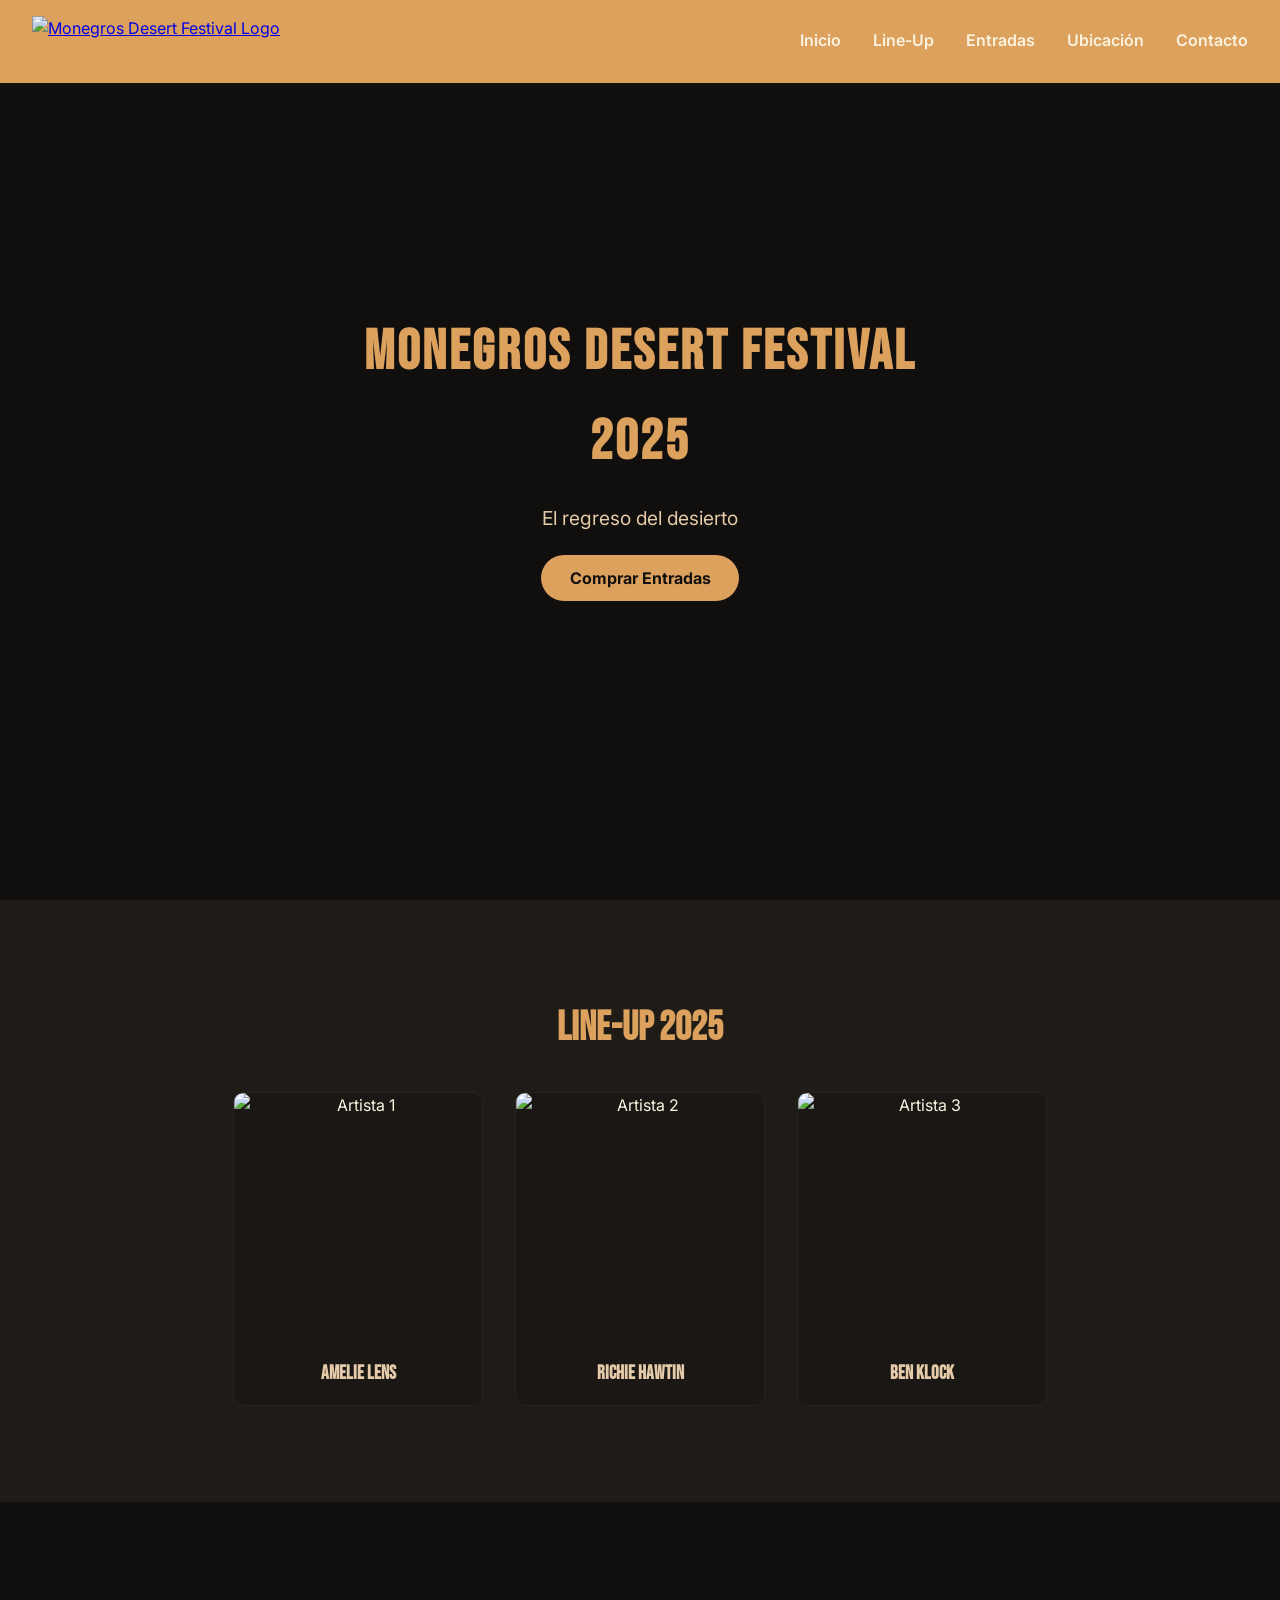
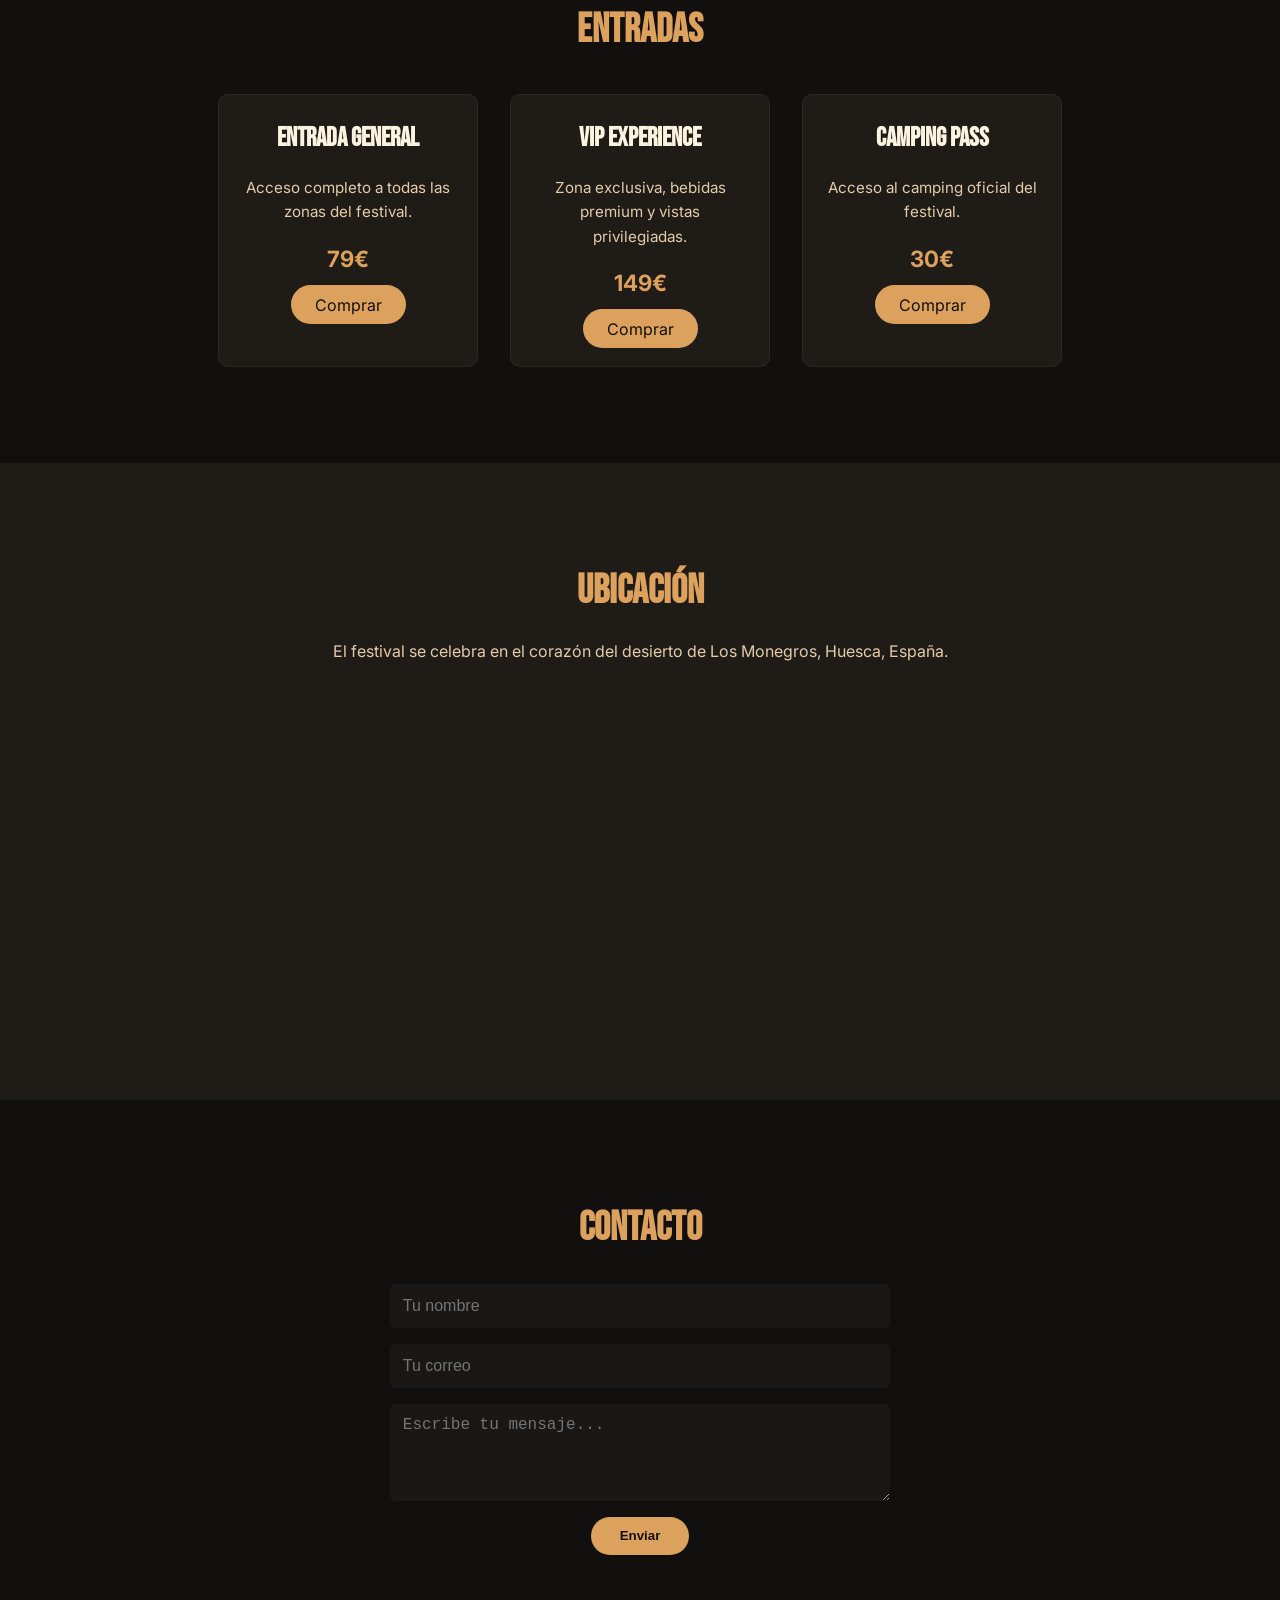
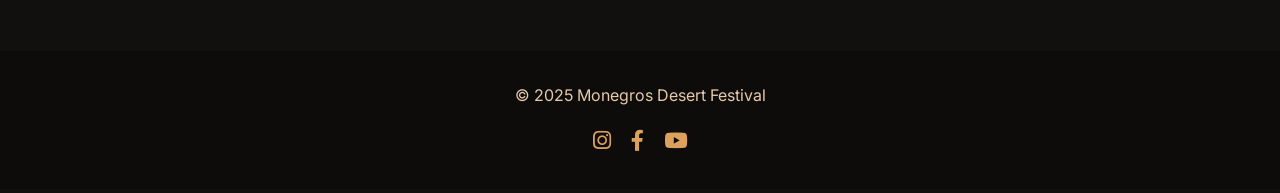
==== index.html @ 2a0e0bab "menu estructura" ====
<!DOCTYPE html>
<html lang="es">
  <head>
    <meta charset="UTF-8" />
    <meta name="viewport" content="width=device-width, initial-scale=1.0" />
    <title>Monegros Desert Festival 2025</title>

    <!-- Tipografías Google Fonts -->
    <link
      href="https://fonts.googleapis.com/css2?family=Bebas+Neue&family=Inter:wght@300;400;600&display=swap"
      rel="stylesheet"
    />

    <!-- Iconos (para menú hamburguesa y redes sociales) -->
    <link
      rel="stylesheet"
      href="https://use.fontawesome.com/releases/v5.8.1/css/all.css"
    />

    <!-- Enlace a tu hoja de estilos -->
    <link rel="stylesheet" href="css/style.css" />
  </head>

  <body>
    <!-- HEADER / MENÚ -->
    <header>
      <nav class="nav-bar">
        <div class="logo">
          <a href="#inicio">
            <img src="img/logo.png" alt="Monegros Desert Festival Logo"
          /></a>
        </div>

        <ul class="menu">
          <li><a href="#inicio">Inicio</a></li>
          <li><a href="#lineup">Line-Up</a></li>
          <li><a href="#entradas">Entradas</a></li>
          <li><a href="#ubicacion">Ubicación</a></li>
          <li><a href="#contacto">Contacto</a></li>
        </ul>

        <!-- Icono menú móvil -->
        <div class="burger">
          <i class="fas fa-bars"></i>
        </div>
      </nav>
    </header>

    <!-- HERO / VIDEO DE PORTADA -->
    <section id="inicio" class="hero">
      <video autoplay muted loop playsinline class="video-bg">
        <source src="img/monegros.mp4" type="video/mp4" />
        Tu navegador no soporta video HTML5.
      </video>

      <div class="overlay"></div>

      <div class="hero-content">
        <h1>Monegros Desert Festival 2025</h1>
        <p>El regreso del desierto</p>
        <a href="#entradas" class="btn-hero">Comprar Entradas</a>
      </div>
    </section>

    <!-- LINE-UP / ARTISTAS -->
    <section id="lineup" class="lineup">
      <h2>Line-Up 2025</h2>
      <div class="artists">
        <article class="artist-card">
          <img src="img/artist1.jpg" alt="Artista 1" />
          <h3>Amelie Lens</h3>
        </article>
        <article class="artist-card">
          <img src="img/artist2.jpg" alt="Artista 2" />
          <h3>Richie Hawtin</h3>
        </article>
        <article class="artist-card">
          <img src="img/artist3.jpg" alt="Artista 3" />
          <h3>Ben Klock</h3>
        </article>
      </div>
    </section>

    <!-- ENTRADAS -->
    <section id="entradas" class="entradas">
      <h2>Entradas</h2>
      <div class="tickets">
        <div class="ticket-card">
          <h3>Entrada General</h3>
          <p>Acceso completo a todas las zonas del festival.</p>
          <span class="price">79€</span>
          <a href="entradas.html" class="btn-comprar">Comprar</a>
        </div>

        <div class="ticket-card">
          <h3>VIP Experience</h3>
          <p>Zona exclusiva, bebidas premium y vistas privilegiadas.</p>
          <span class="price">149€</span>
          <a href="entradas.html" class="btn-comprar">Comprar</a>
        </div>

        <div class="ticket-card">
          <h3>Camping Pass</h3>
          <p>Acceso al camping oficial del festival.</p>
          <span class="price">30€</span>
          <a href="entradas.html" class="btn-comprar">Comprar</a>
        </div>
      </div>
    </section>

    <!-- UBICACIÓN -->
    <section id="ubicacion" class="ubicacion">
      <h2>Ubicación</h2>
      <p>
        El festival se celebra en el corazón del desierto de Los Monegros,
        Huesca, España.
      </p>
      <iframe
        src="https://www.google.com/maps/embed?pb=!1m18!1m12!1m3!1d2987.199087565916!2d0.12275937514634097!3d41.52162798765926!2m3!1f0!2f0!3f0!3m2!1i1024!2i768!4f13.1!3m3!1m2!1s0x12a75d007a418f31%3A0x506844e9112814d3!2sMonegros%20Desert%20Festival!5e0!3m2!1ses!2ses!4v1762355616323!5m2!1ses!2ses"
        width="100%"
        height="300"
        style="border: 0"
        allowfullscreen=""
        loading="lazy"
      ></iframe>
    </section>

    <!-- CONTACTO -->
    <section id="contacto" class="contacto">
      <h2>Contacto</h2>
      <form id="form-contacto">
        <input
          type="text"
          id="nombre"
          name="nombre"
          placeholder="Tu nombre"
          required
        />
        <input
          type="email"
          id="email"
          name="email"
          placeholder="Tu correo"
          required
        />
        <textarea
          id="mensaje"
          name="mensaje"
          rows="4"
          placeholder="Escribe tu mensaje..."
          required
        ></textarea>
        <button type="submit" class="btn-enviar">Enviar</button>
      </form>
    </section>

    <!-- FOOTER -->
    <footer>
      <p>&copy; 2025 Monegros Desert Festival</p>
      <div class="socials">
        <a
          href="https://www.instagram.com/monegrosfestival/"
          target="_blank"
          aria-label="Instagram oficial"
          ><i class="fab fa-instagram"></i
        ></a>
        <a
          href="https://www.facebook.com/MONEGROSDESERTFESTIVAL/?locale=es_ES"
          target="_blank"
          aria-label="Facebook oficial"
          ><i class="fab fa-facebook-f"></i
        ></a>
        <a
          href="https://www.youtube.com/@MonegrosOfficial"
          target="_blank"
          aria-label="Youtube oficial"
          ><i class="fab fa-youtube"></i
        ></a>
      </div>
    </footer>

    <!-- JS -->
    <script src="js/script.js"></script>
  </body>
</html>
---- css/style.css ----
/* -----------------------------
   VARIABLES DE COLOR Y FUENTES
--------------------------------*/
:root {
  --color-bg: #12100e;
  --color-bg-alt: #1f1c17;
  --color-accent: #dda15e;
  --color-accent-dark: #bc6c25;
  --color-text: #faf3e0;
  --color-text-soft: #e5cba9;
  --transition: all 0.3s ease;
  --font-title: "Bebas Neue", sans-serif;
  --font-body: "Inter", sans-serif;
}

/* -----------------------------
   RESETEO BÁSICO
--------------------------------*/
* {
  margin: 0;
  padding: 0;
  box-sizing: border-box;
  scroll-behavior: smooth;
}

body {
  background-color: var(--color-bg);
  color: var(--color-text);
  font-family: var(--font-body);
  line-height: 1.6;
  overflow-x: hidden;
}

/* Imágenes y vídeos */
img,
video {
  width: 100%;
  height: auto;
  display: block;
}

/* -----------------------------
   NAVEGACIÓN
--------------------------------*/
header {
  position: fixed;
  width: 100%;
  top: 0;
  left: 0;
  background: rgba(221, 161, 94);
  z-index: 100;
  border-bottom: 1px solid rgba(221, 161, 94, 0.3);
  backdrop-filter: blur(6px);
}

.nav-bar {
  display: flex;
  justify-content: space-between;
  align-items: center;
  padding: 1rem 2rem;
}

.logo {
  display: flex;
  align-items: center;
}

.logo img {
  height: 50px;
  width: auto;
  transition: var(--transition);
  filter: brightness(0.95);
}

/* Menú principal */
.menu {
  list-style: none;
  display: flex;
  gap: 2rem;
}

.menu li a {
  text-decoration: none;
  color: var(--color-text);
  font-weight: 600;
  transition: var(--transition);
}

.menu li a:hover {
  color: var(--color-accent);
}

/* Burger (solo visible en móvil) */
.burger {
  display: none;
  font-size: 1.8rem;
  color: var(--color-text);
  cursor: pointer;
}

/* -----------------------------
   HERO CON VÍDEO DE FONDO
--------------------------------*/
.hero {
  position: relative;
  height: 100vh;
  width: 100%;
  overflow: hidden;
  display: flex;
  align-items: center;
  justify-content: center;
  text-align: center;
}

.video-bg {
  position: absolute;
  top: 0;
  left: 0;
  width: 100%;
  height: 100%;
  object-fit: cover;
  z-index: -2;
}

.overlay {
  position: absolute;
  top: 0;
  left: 0;
  width: 100%;
  height: 100%;
  background: rgba(18, 16, 14, 0.6);
  z-index: -1;
}

.hero-content {
  color: var(--color-text);
  max-width: 700px;
  padding: 2rem;
  animation: fadeIn 1.5s ease;
}

.hero-content h1 {
  font-family: var(--font-title);
  font-size: 3.5rem;
  letter-spacing: 3px;
  color: var(--color-accent);
}

.hero-content p {
  font-size: 1.2rem;
  color: var(--color-text-soft);
  margin: 1rem 0 2rem 0;
}

.btn-hero {
  text-decoration: none;
  background: var(--color-accent);
  color: var(--color-bg);
  padding: 0.8rem 1.8rem;
  border-radius: 2rem;
  font-weight: 700;
  transition: var(--transition);
}

.btn-hero:hover {
  background: var(--color-accent-dark);
  color: var(--color-text);
}

/* Animación suave */
@keyframes fadeIn {
  from {
    opacity: 0;
    transform: translateY(20px);
  }
  to {
    opacity: 1;
    transform: translateY(0);
  }
}

/* -----------------------------
   SECCIÓN LINE-UP
--------------------------------*/
.lineup {
  padding: 6rem 2rem;
  background-color: var(--color-bg-alt);
  text-align: center;
}

.lineup h2 {
  font-family: var(--font-title);
  font-size: 2.5rem;
  color: var(--color-accent);
  margin-bottom: 2rem;
}

.artists {
  display: flex;
  flex-wrap: wrap;
  justify-content: center;
  gap: 2rem;
}

.artist-card {
  width: 250px;
  background: #1a1714;
  border: 1px solid rgba(255, 255, 255, 0.05);
  border-radius: 10px;
  overflow: hidden;
  transition: var(--transition);
}

.artist-card img {
  height: 250px;
  object-fit: cover;
}

.artist-card h3 {
  padding: 1rem;
  font-family: var(--font-title);
  color: var(--color-text-soft);
}

.artist-card:hover {
  transform: scale(1.05);
  border-color: var(--color-accent);
}

/* -----------------------------
   SECCIÓN ENTRADAS
--------------------------------*/
.entradas {
  padding: 6rem 2rem;
  text-align: center;
}

.entradas h2 {
  font-family: var(--font-title);
  font-size: 2.5rem;
  color: var(--color-accent);
  margin-bottom: 2rem;
}

.tickets {
  display: flex;
  flex-wrap: wrap;
  justify-content: center;
  gap: 2rem;
}

.ticket-card {
  background: var(--color-bg-alt);
  border: 1px solid rgba(255, 255, 255, 0.05);
  border-radius: 10px;
  width: 260px;
  padding: 1.5rem;
  transition: var(--transition);
}

.ticket-card h3 {
  color: var(--color-text);
  font-family: var(--font-title);
  font-size: 1.6rem;
}

.ticket-card p {
  color: var(--color-text-soft);
  margin: 1rem 0;
  font-size: 0.95rem;
}

.price {
  display: block;
  color: var(--color-accent);
  font-size: 1.4rem;
  margin-bottom: 1rem;
  font-weight: 700;
}

.btn-comprar {
  text-decoration: none;
  background: var(--color-accent);
  color: var(--color-bg);
  padding: 0.6rem 1.5rem;
  border-radius: 1.5rem;
  transition: var(--transition);
}

.btn-comprar:hover {
  background: var(--color-accent-dark);
  color: var(--color-text);
}

/* -----------------------------
   SECCIÓN UBICACIÓN
--------------------------------*/
.ubicacion {
  padding: 6rem 2rem;
  background-color: var(--color-bg-alt);
  text-align: center;
}

.ubicacion h2 {
  font-family: var(--font-title);
  color: var(--color-accent);
  font-size: 2.5rem;
  margin-bottom: 1rem;
}

.ubicacion p {
  color: var(--color-text-soft);
  margin-bottom: 2rem;
}

/* -----------------------------
   SECCIÓN CONTACTO
--------------------------------*/
.contacto {
  padding: 6rem 2rem;
  text-align: center;
}

.contacto h2 {
  font-family: var(--font-title);
  color: var(--color-accent);
  font-size: 2.5rem;
  margin-bottom: 1.5rem;
}

form {
  display: flex;
  flex-direction: column;
  align-items: center;
  gap: 1rem;
  max-width: 500px;
  margin: auto;
}

input,
textarea {
  width: 100%;
  padding: 0.8rem;
  border: none;
  border-radius: 5px;
  background: #1a1714;
  color: var(--color-text);
  font-size: 1rem;
}

.btn-enviar {
  background: var(--color-accent);
  color: var(--color-bg);
  padding: 0.7rem 1.8rem;
  border: none;
  border-radius: 2rem;
  cursor: pointer;
  font-weight: 700;
  transition: var(--transition);
}

.btn-enviar:hover {
  background: var(--color-accent-dark);
  color: var(--color-text);
}

/* -----------------------------
   FOOTER
--------------------------------*/
footer {
  background: #0d0c0a;
  text-align: center;
  padding: 2rem 1rem;
  color: var(--color-text-soft);
}

.socials {
  margin-top: 1rem;
}

.socials a {
  color: var(--color-accent);
  margin: 0 0.5rem;
  font-size: 1.3rem;
  transition: var(--transition);
}

.socials a:hover {
  color: var(--color-accent-dark);
}

/* -----------------------------
   MEDIA QUERIES
--------------------------------*/
@media (max-width: 768px) {
  .menu {
    display: none;
    flex-direction: column;
    background: var(--color-bg);
    position: absolute;
    top: 70px;
    right: 0;
    width: 60%;
    text-align: right;
    padding: 2rem;
  }

  .menu.menu-show {
    display: flex;
  }

  .burger {
    display: block;
  }

  .artists,
  .tickets {
    flex-direction: column;
    align-items: center;
  }

  .hero-content h1 {
    font-size: 2.5rem;
  }
}
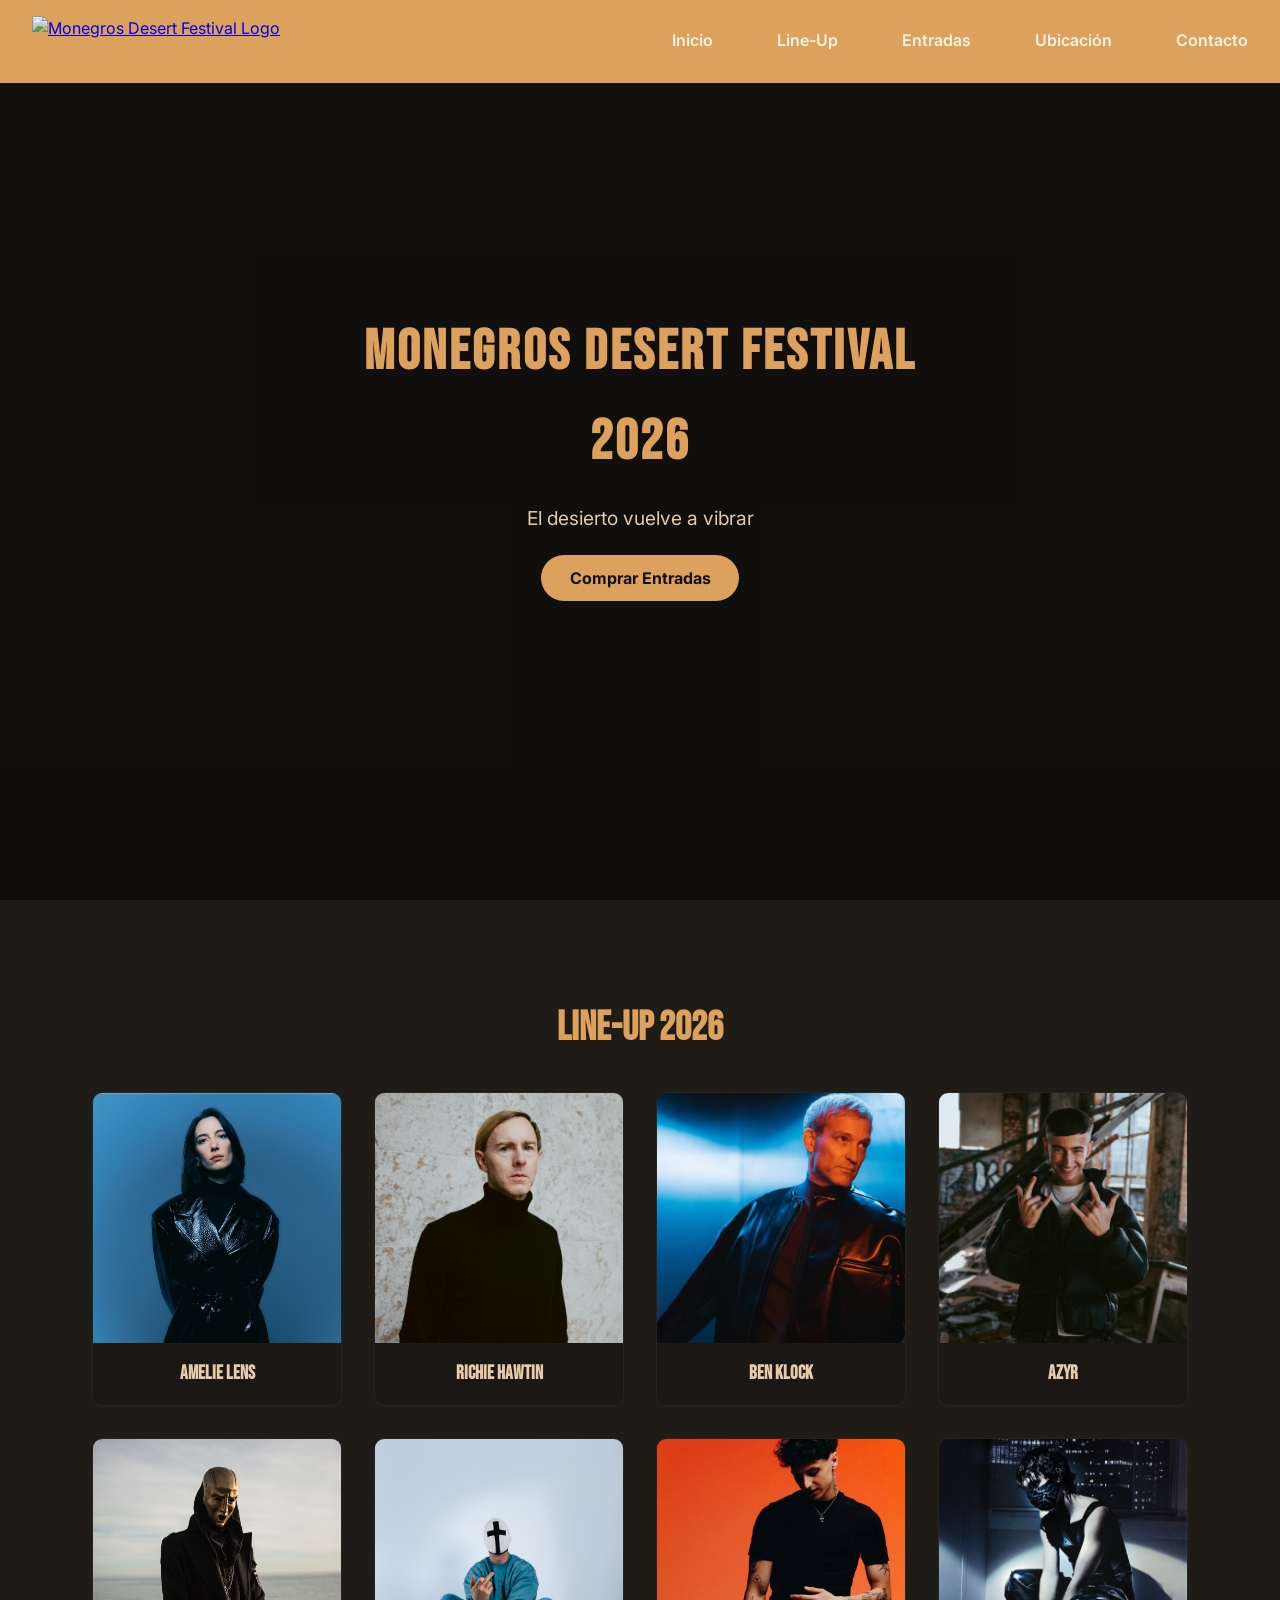
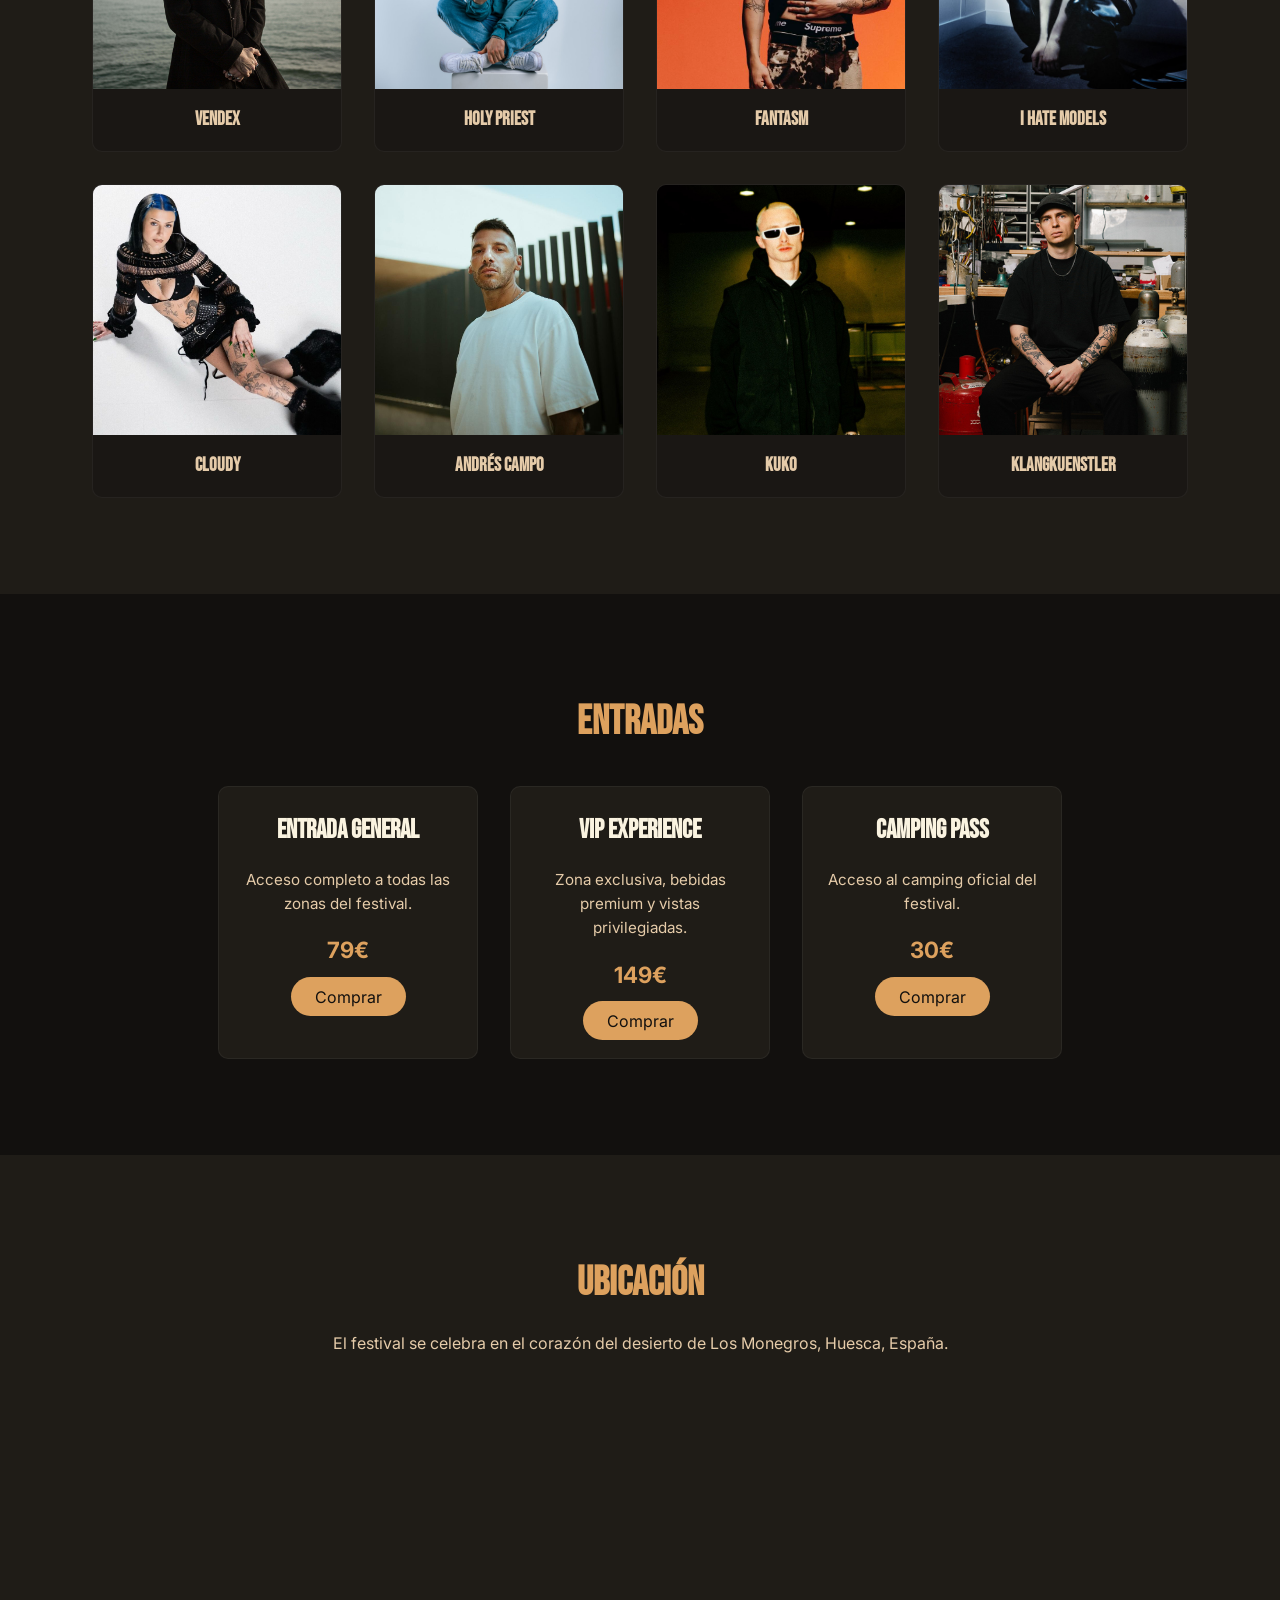
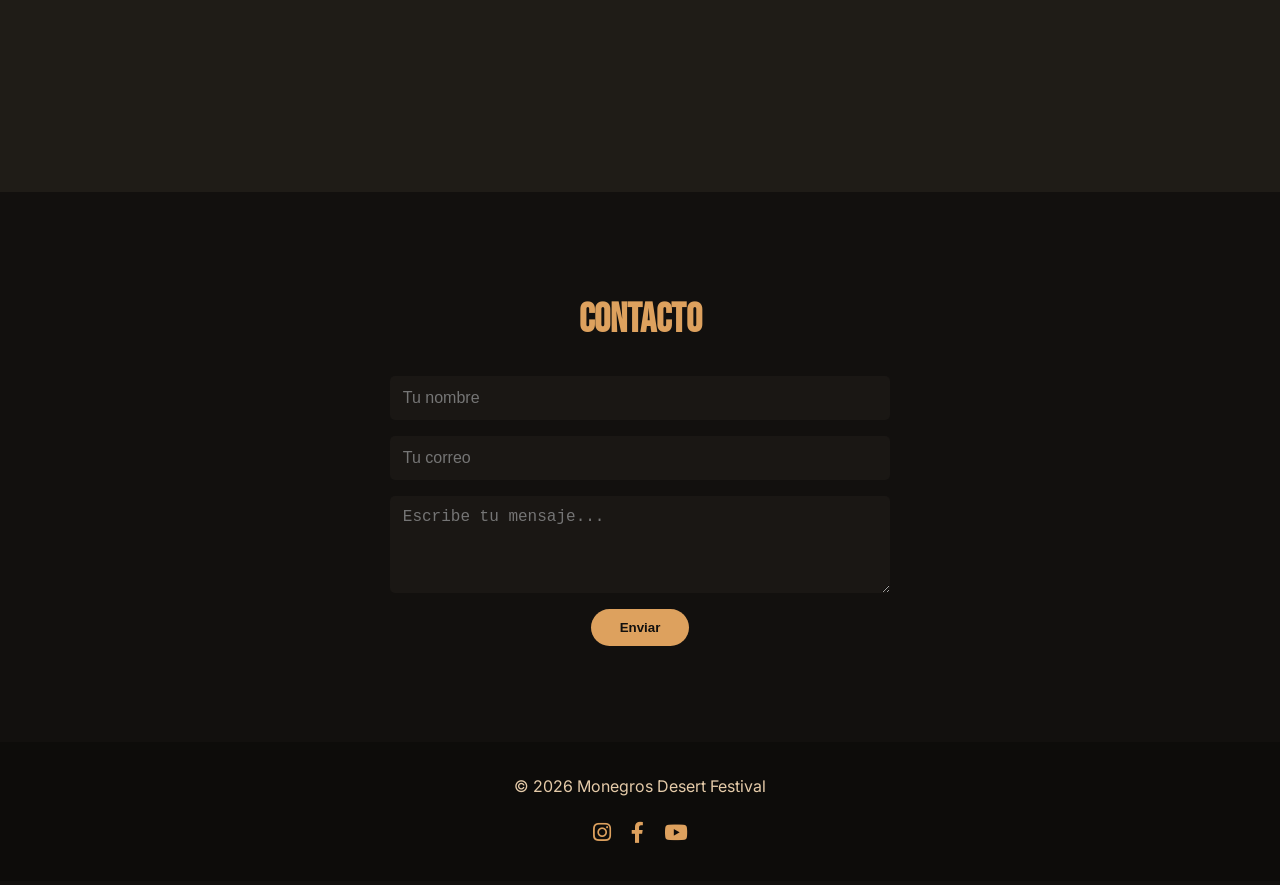
==== commit d32681b5: "line up" ====
--- a/index.html
+++ b/index.html
@@ -3,7 +3,7 @@
   <head>
     <meta charset="UTF-8" />
     <meta name="viewport" content="width=device-width, initial-scale=1.0" />
-    <title>Monegros Desert Festival 2025</title>
+    <title>Monegros Desert Festival 2026</title>
 
     <!-- Tipografías Google Fonts -->
     <link
@@ -56,27 +56,67 @@
       <div class="overlay"></div>
 
       <div class="hero-content">
-        <h1>Monegros Desert Festival 2025</h1>
-        <p>El regreso del desierto</p>
+        <h1>Monegros Desert Festival 2026</h1>
+        <p>El desierto vuelve a vibrar</p>
         <a href="#entradas" class="btn-hero">Comprar Entradas</a>
       </div>
     </section>
 
     <!-- LINE-UP / ARTISTAS -->
     <section id="lineup" class="lineup">
-      <h2>Line-Up 2025</h2>
+      <h2>Line-Up 2026</h2>
       <div class="artists">
         <article class="artist-card">
-          <img src="img/artist1.jpg" alt="Artista 1" />
+          <img src="img/amelie.jpg" alt="Artista 1" />
           <h3>Amelie Lens</h3>
         </article>
         <article class="artist-card">
-          <img src="img/artist2.jpg" alt="Artista 2" />
+          <img src="img/richie.jpg" alt="Artista 2" />
           <h3>Richie Hawtin</h3>
         </article>
         <article class="artist-card">
-          <img src="img/artist3.jpg" alt="Artista 3" />
+          <img src="img/ben.jpg" alt="Artista 3" />
           <h3>Ben Klock</h3>
+        </article>
+        <article class="artist-card">
+          <img src="img/azyr.jpg" alt="Artista 4" />
+          <h3>Azyr</h3>
+        </article>
+      </div>
+      <div class="artists">
+        <article class="artist-card">
+          <img src="img/vendex.jpg" alt="Artista 1" />
+          <h3>Vendex</h3>
+        </article>
+        <article class="artist-card">
+          <img src="img/holy.jpg" alt="Artista 2" />
+          <h3>Holy Priest</h3>
+        </article>
+        <article class="artist-card">
+          <img src="img/fantasm.jpg" alt="Artista 3" />
+          <h3>Fantasm</h3>
+        </article>
+        <article class="artist-card">
+          <img src="img/hate.jpg" alt="Artista 4" />
+          <h3>I Hate Models</h3>
+        </article>
+      </div>
+      <div class="artists">
+        <article class="artist-card">
+          <img src="img/cloudy.jpg" alt="Artista 1" />
+          <h3>Cloudy</h3>
+        </article>
+        <article class="artist-card">
+          <img src="img/andres.jpg" alt="Artista 2" />
+          <h3>Andrés campo</h3>
+        </article>
+        <article class="artist-card">
+          <img src="img/kuko.jpg" alt="Artista 3" />
+          <h3>Kuko</h3>
+        </article>
+        <article class="artist-card">
+          <img src="img/klang.jpg" alt="Artista 4" />
+          <h3>Klangkuenstler</h3>
         </article>
       </div>
     </section>
@@ -156,7 +196,7 @@
 
     <!-- FOOTER -->
     <footer>
-      <p>&copy; 2025 Monegros Desert Festival</p>
+      <p>&copy; 2026 Monegros Desert Festival</p>
       <div class="socials">
         <a
           href="https://www.instagram.com/monegrosfestival/"
--- a/css/style.css
+++ b/css/style.css
@@ -76,7 +76,8 @@
 .menu {
   list-style: none;
   display: flex;
-  gap: 2rem;
+  font-size: 1rem;
+  gap: 4rem;
 }
 
 .menu li a {
@@ -87,7 +88,7 @@
 }
 
 .menu li a:hover {
-  color: var(--color-accent);
+  color: var(--color-bg-alt);
 }
 
 /* Burger (solo visible en móvil) */
@@ -193,6 +194,10 @@
   font-size: 2.5rem;
   color: var(--color-accent);
   margin-bottom: 2rem;
+}
+
+.lineup .artists + .artists {
+  margin-top: 2rem;
 }
 
 .artists {
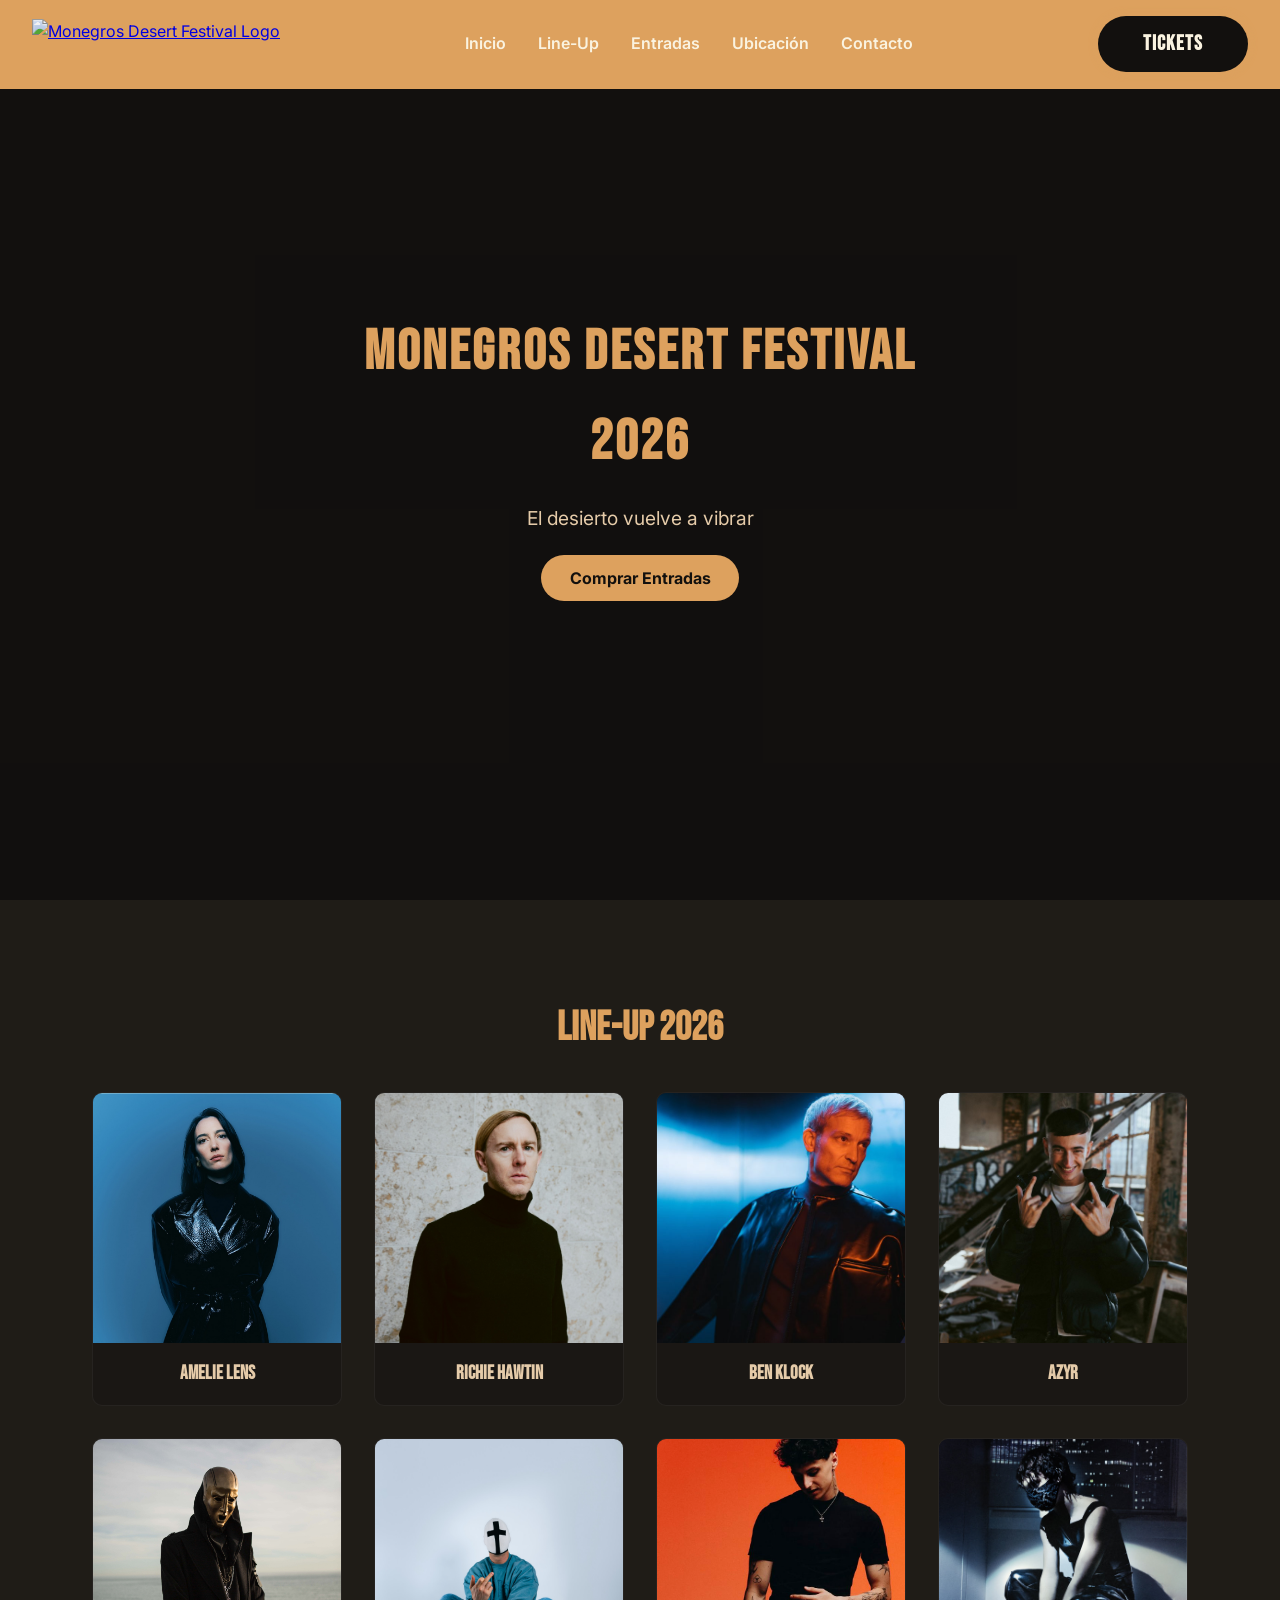
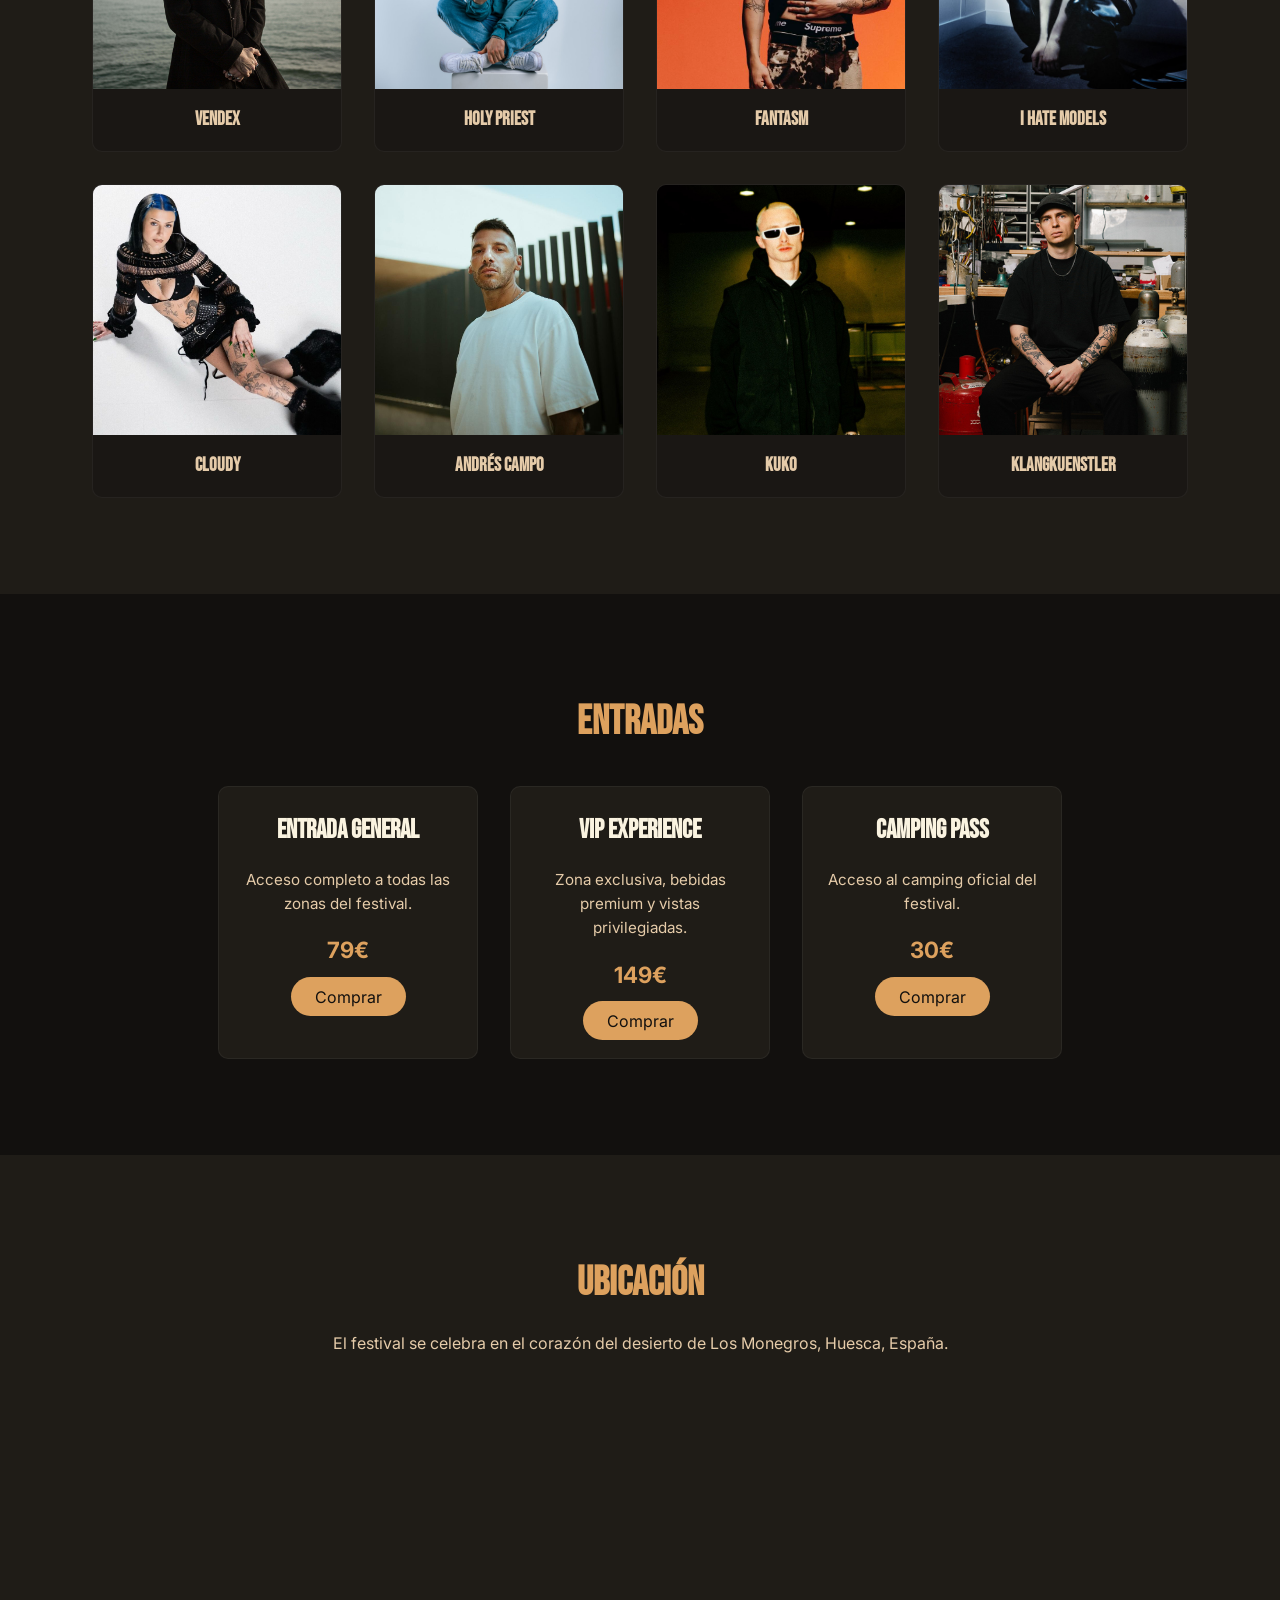
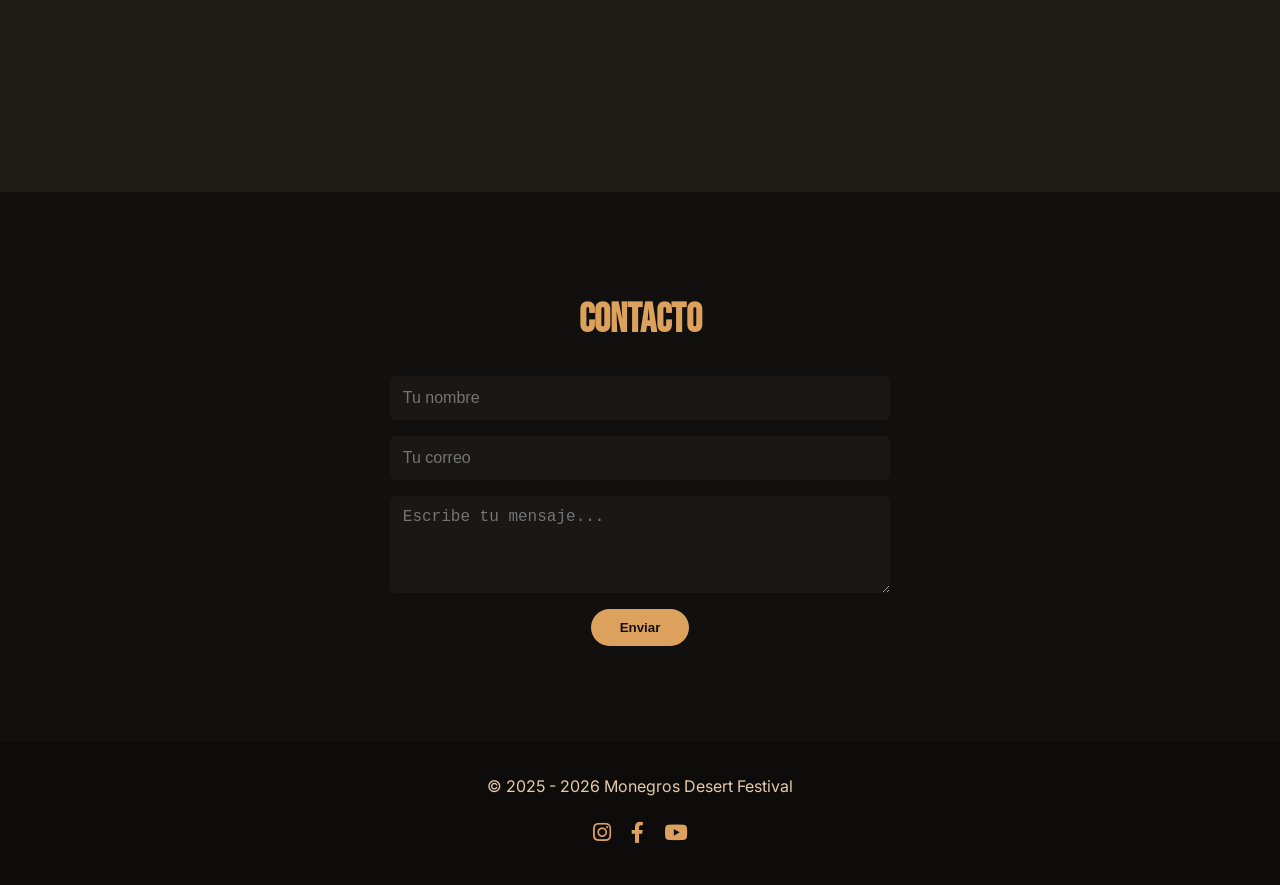
==== commit e3dfc6f3: "tickets" ====
--- a/index.html
+++ b/index.html
@@ -38,6 +38,10 @@
           <li><a href="#ubicacion">Ubicación</a></li>
           <li><a href="#contacto">Contacto</a></li>
         </ul>
+
+        <div class="header-btn">
+          <a href="#entradas" class="btn-tickets">Tickets</a>
+        </div>
 
         <!-- Icono menú móvil -->
         <div class="burger">
@@ -155,6 +159,7 @@
         El festival se celebra en el corazón del desierto de Los Monegros,
         Huesca, España.
       </p>
+
       <iframe
         src="https://www.google.com/maps/embed?pb=!1m18!1m12!1m3!1d2987.199087565916!2d0.12275937514634097!3d41.52162798765926!2m3!1f0!2f0!3f0!3m2!1i1024!2i768!4f13.1!3m3!1m2!1s0x12a75d007a418f31%3A0x506844e9112814d3!2sMonegros%20Desert%20Festival!5e0!3m2!1ses!2ses!4v1762355616323!5m2!1ses!2ses"
         width="100%"
@@ -196,7 +201,7 @@
 
     <!-- FOOTER -->
     <footer>
-      <p>&copy; 2026 Monegros Desert Festival</p>
+      <p>&copy; 2025 - 2026 Monegros Desert Festival</p>
       <div class="socials">
         <a
           href="https://www.instagram.com/monegrosfestival/"
--- a/css/style.css
+++ b/css/style.css
@@ -5,7 +5,7 @@
   --color-bg: #12100e;
   --color-bg-alt: #1f1c17;
   --color-accent: #dda15e;
-  --color-accent-dark: #bc6c25;
+  --color-accent-dark: #f87910;
   --color-text: #faf3e0;
   --color-text-soft: #e5cba9;
   --transition: all 0.3s ease;
@@ -58,6 +58,7 @@
   justify-content: space-between;
   align-items: center;
   padding: 1rem 2rem;
+  position: relative;
 }
 
 .logo {
@@ -77,7 +78,7 @@
   list-style: none;
   display: flex;
   font-size: 1rem;
-  gap: 4rem;
+  gap: 2rem;
 }
 
 .menu li a {
@@ -89,13 +90,38 @@
 
 .menu li a:hover {
   color: var(--color-bg-alt);
+}
+
+.header-btn {
+  display: flex;
+  align-items: center;
+}
+
+.btn-tickets {
+  text-decoration: none;
+  font-family: var(--font-title);
+  background: var(--color-bg);
+  color: var(--color-text);
+  padding: 0.7rem 2.8rem;
+  border-radius: 30px;
+  font-weight: 700;
+  font-size: 1.3rem;
+  letter-spacing: 1px;
+  transition: var(--transition);
+  box-shadow: 0 0 10px rgba(221, 161, 94, 0.4);
+}
+
+.btn-tickets:hover {
+  background: var(--color-accent-dark);
+  color: var(--color-text);
+  box-shadow: 0 0 15px rgba(221, 161, 94, 0.6);
 }
 
 /* Burger (solo visible en móvil) */
 .burger {
   display: none;
   font-size: 1.8rem;
-  color: var(--color-text);
+  color: var(--color-bg);
   cursor: pointer;
 }
 
@@ -166,6 +192,8 @@
 .btn-hero:hover {
   background: var(--color-accent-dark);
   color: var(--color-text);
+  transform: scale(1.08);
+  box-shadow: 0 0 15px rgba(221, 161, 94, 0.6);
 }
 
 /* Animación suave */
@@ -295,6 +323,7 @@
 .btn-comprar:hover {
   background: var(--color-accent-dark);
   color: var(--color-text);
+  box-shadow: 0 0 15px rgba(221, 161, 94, 0.6);
 }
 
 /* -----------------------------
@@ -367,6 +396,7 @@
 .btn-enviar:hover {
   background: var(--color-accent-dark);
   color: var(--color-text);
+  box-shadow: 0 0 15px rgba(221, 161, 94, 0.6);
 }
 
 /* -----------------------------
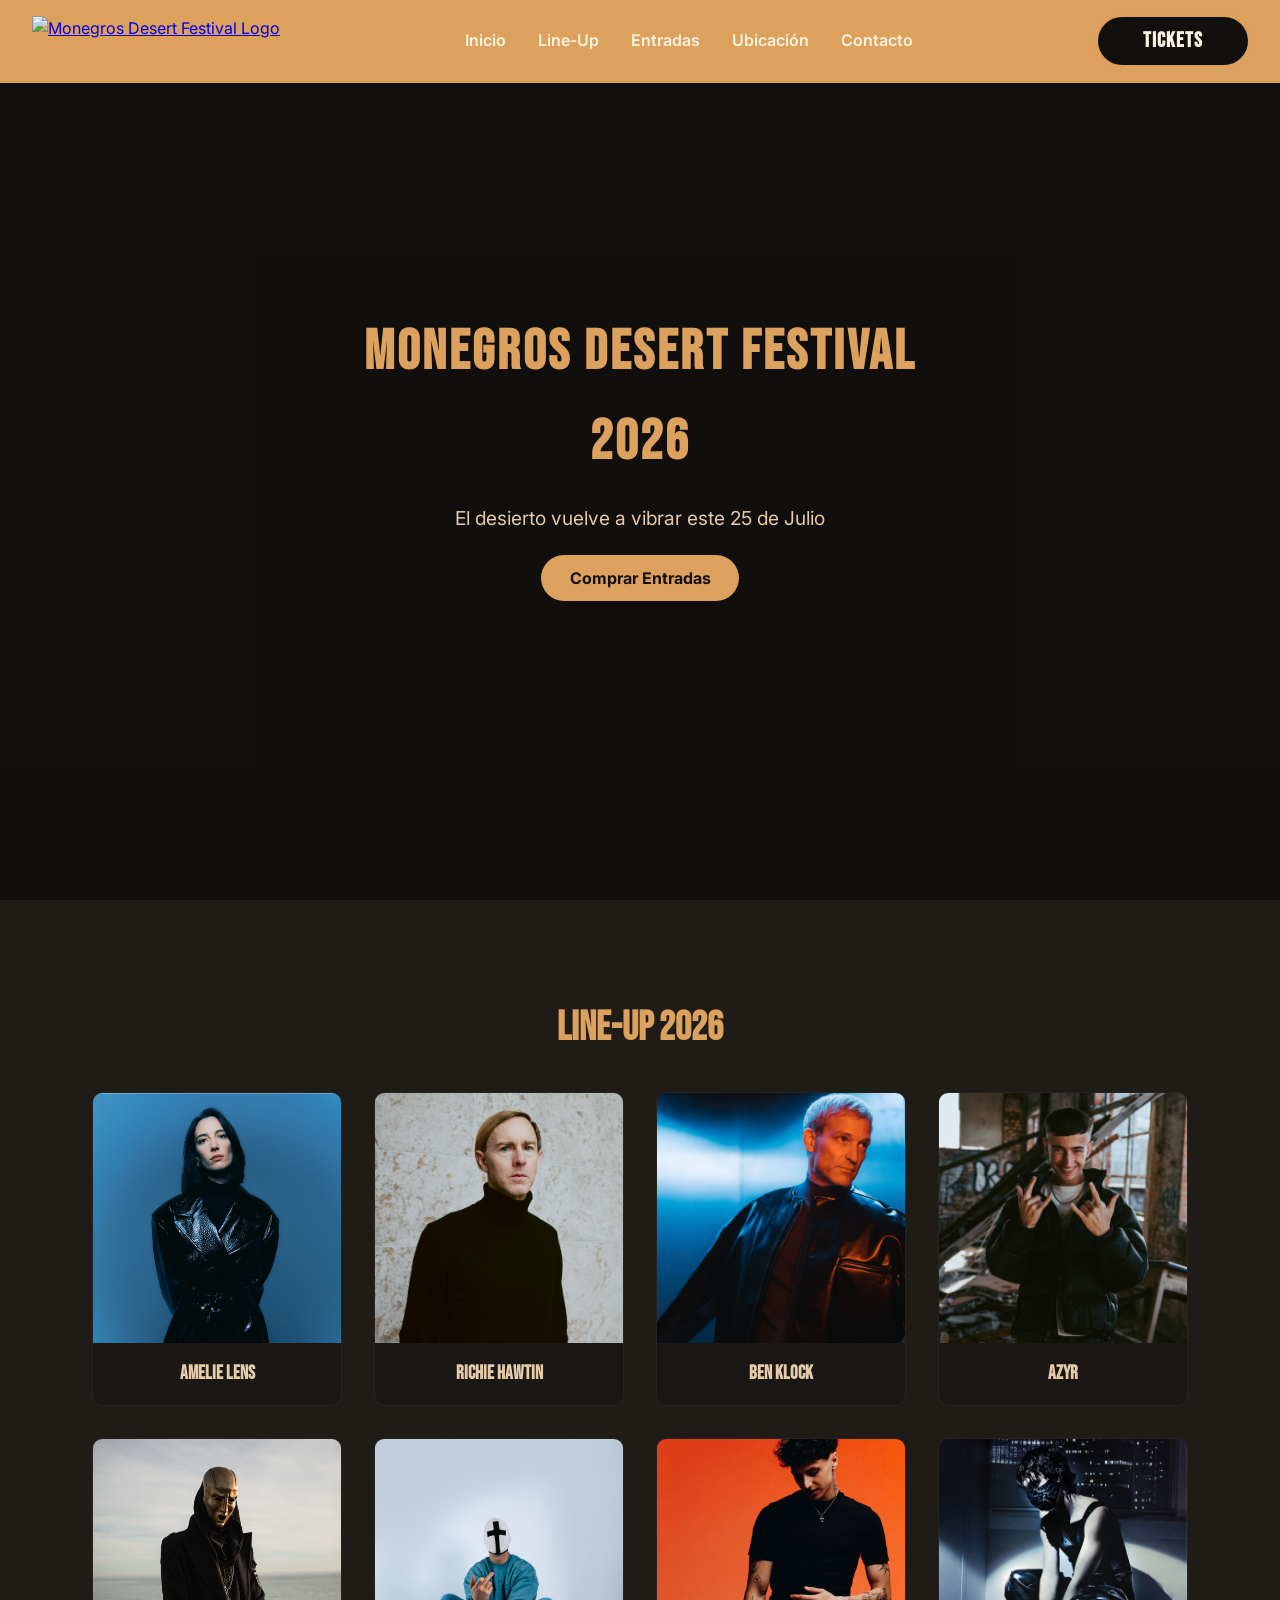
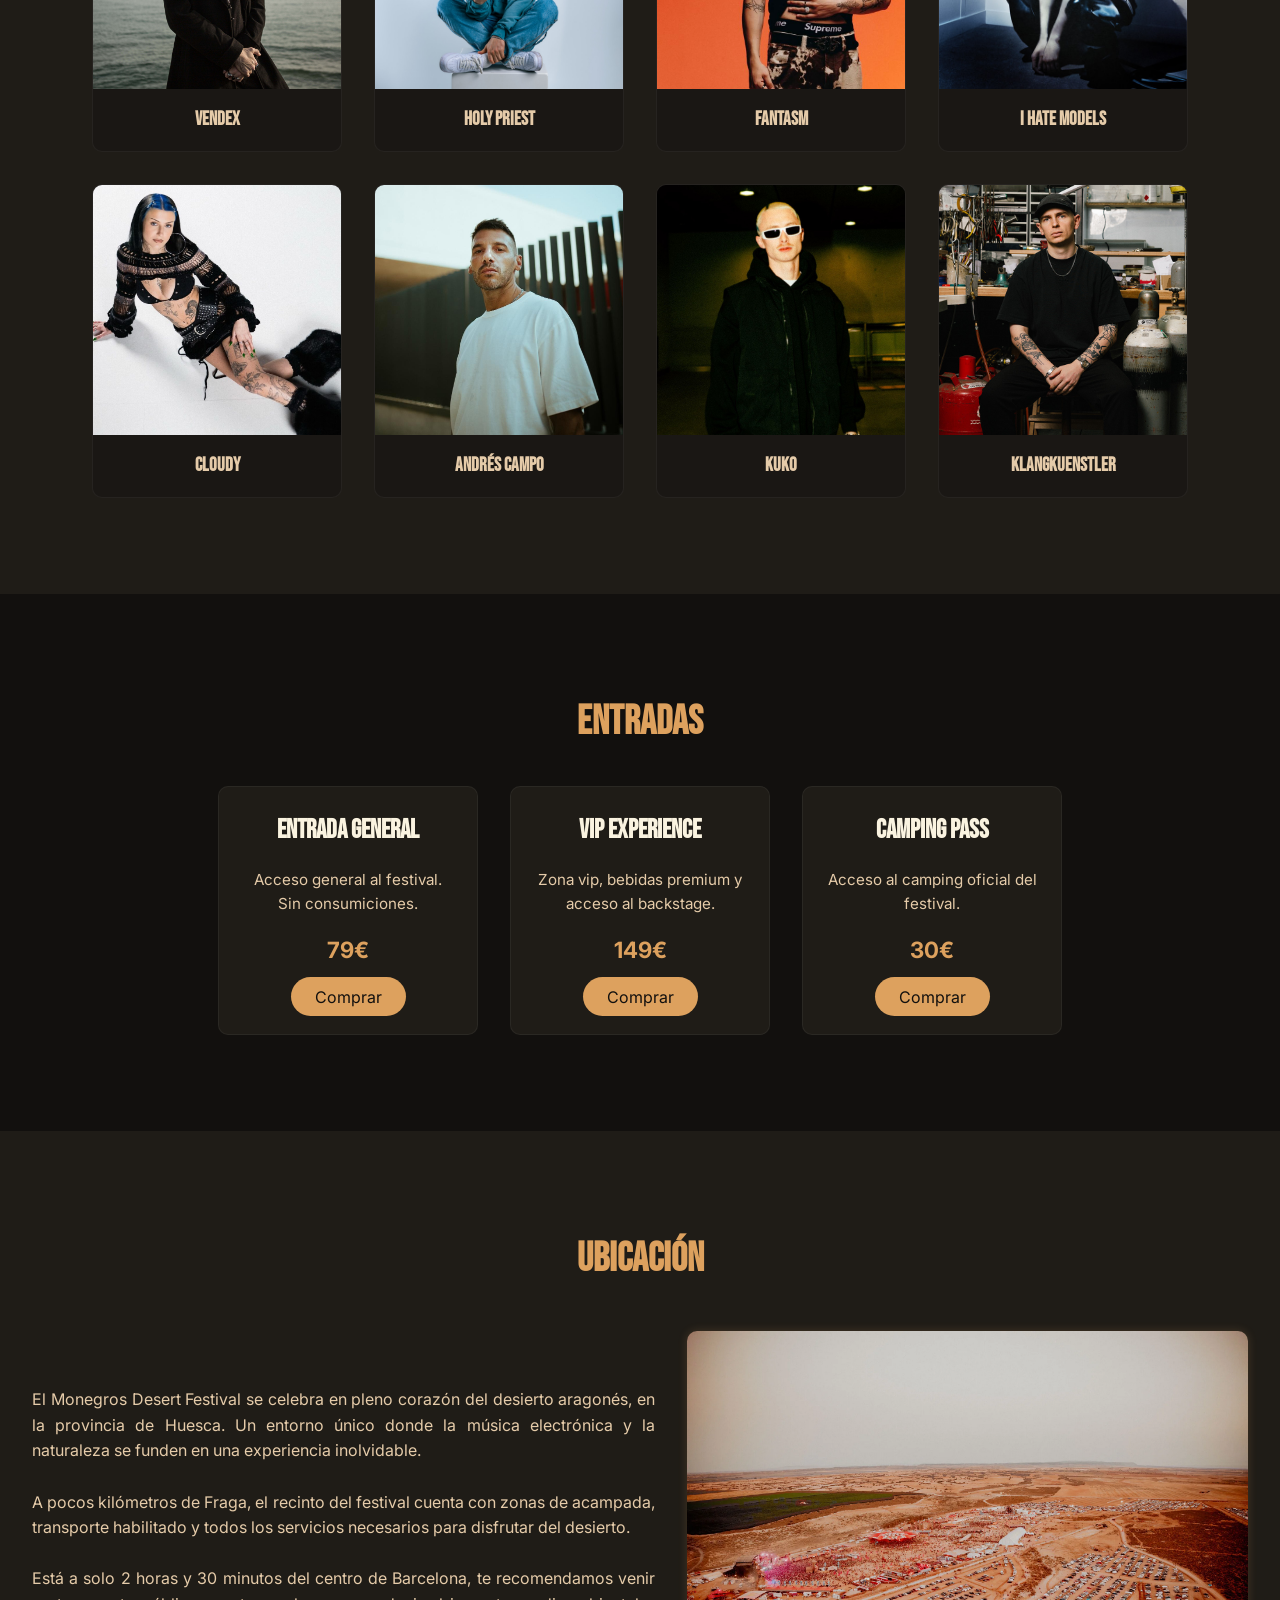
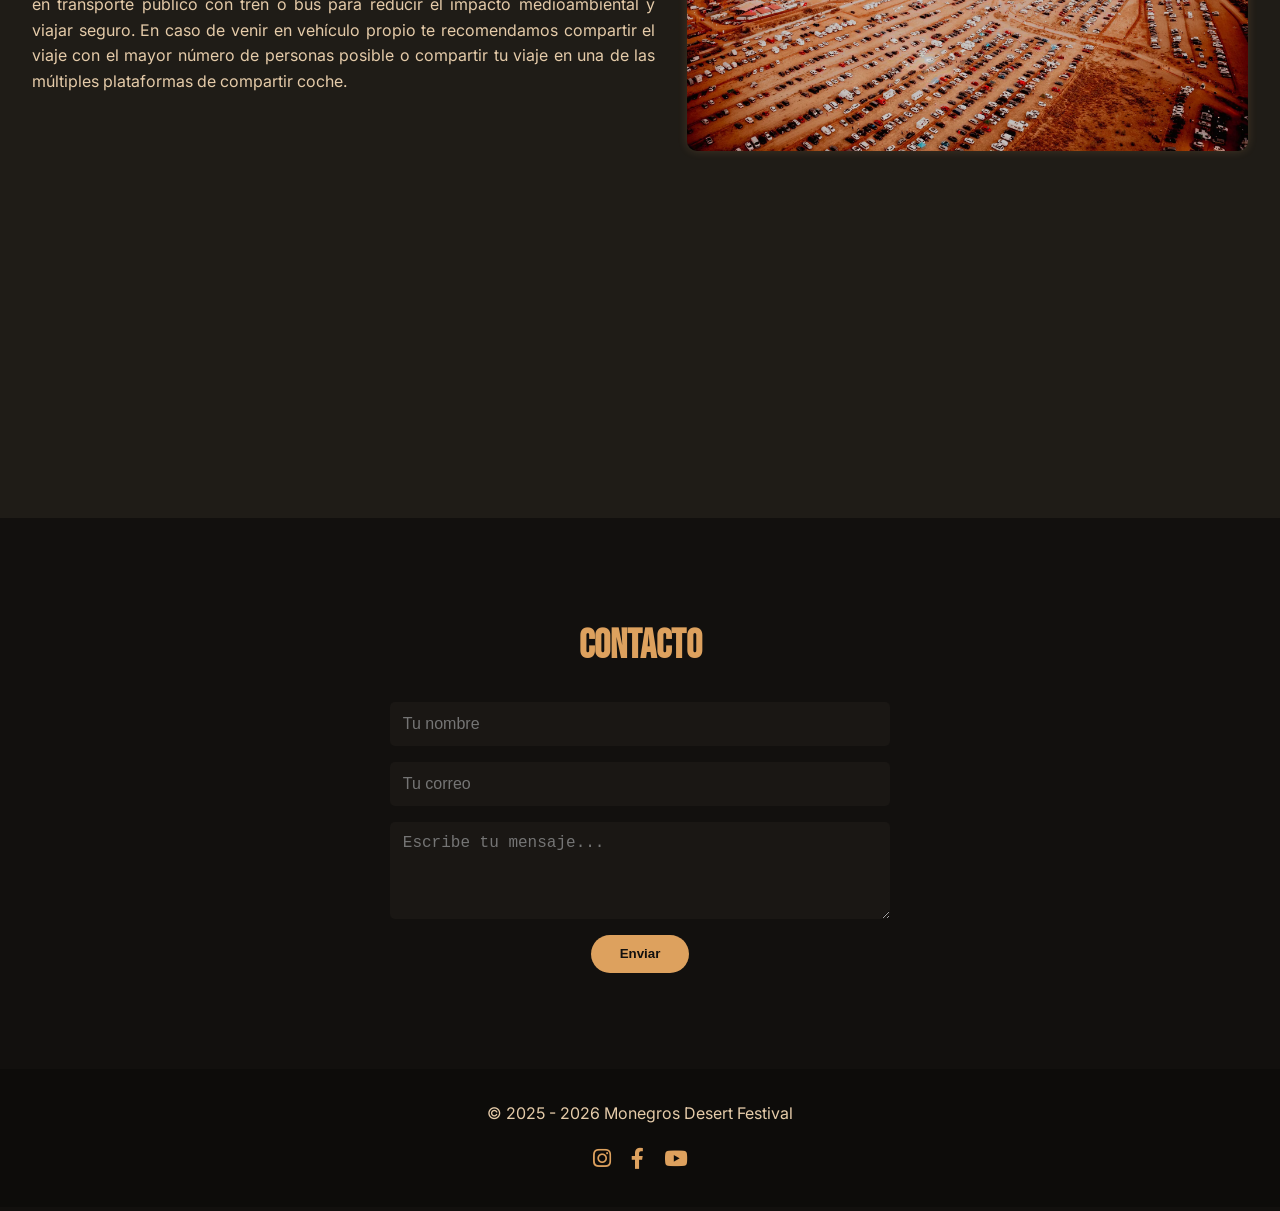
==== commit 97f905f3: "script" ====
--- a/index.html
+++ b/index.html
@@ -61,7 +61,7 @@
 
       <div class="hero-content">
         <h1>Monegros Desert Festival 2026</h1>
-        <p>El desierto vuelve a vibrar</p>
+        <p>El desierto vuelve a vibrar este 25 de Julio</p>
         <a href="#entradas" class="btn-hero">Comprar Entradas</a>
       </div>
     </section>
@@ -131,14 +131,14 @@
       <div class="tickets">
         <div class="ticket-card">
           <h3>Entrada General</h3>
-          <p>Acceso completo a todas las zonas del festival.</p>
+          <p>Acceso general al festival. Sin consumiciones.</p>
           <span class="price">79€</span>
           <a href="entradas.html" class="btn-comprar">Comprar</a>
         </div>
 
         <div class="ticket-card">
           <h3>VIP Experience</h3>
-          <p>Zona exclusiva, bebidas premium y vistas privilegiadas.</p>
+          <p>Zona vip, bebidas premium y acceso al backstage.</p>
           <span class="price">149€</span>
           <a href="entradas.html" class="btn-comprar">Comprar</a>
         </div>
@@ -155,19 +155,45 @@
     <!-- UBICACIÓN -->
     <section id="ubicacion" class="ubicacion">
       <h2>Ubicación</h2>
-      <p>
-        El festival se celebra en el corazón del desierto de Los Monegros,
-        Huesca, España.
-      </p>
-
-      <iframe
-        src="https://www.google.com/maps/embed?pb=!1m18!1m12!1m3!1d2987.199087565916!2d0.12275937514634097!3d41.52162798765926!2m3!1f0!2f0!3f0!3m2!1i1024!2i768!4f13.1!3m3!1m2!1s0x12a75d007a418f31%3A0x506844e9112814d3!2sMonegros%20Desert%20Festival!5e0!3m2!1ses!2ses!4v1762355616323!5m2!1ses!2ses"
-        width="100%"
-        height="300"
-        style="border: 0"
-        allowfullscreen=""
-        loading="lazy"
-      ></iframe>
+      <div class="ubicacion-content">
+        <div class="ubicacion-texto">
+          <p>
+            El Monegros Desert Festival se celebra en pleno corazón del desierto
+            aragonés, en la provincia de Huesca. Un entorno único donde la
+            música electrónica y la naturaleza se funden en una experiencia
+            inolvidable.
+          </p>
+          <br />
+          <p>
+            A pocos kilómetros de Fraga, el recinto del festival cuenta con
+            zonas de acampada, transporte habilitado y todos los servicios
+            necesarios para disfrutar del desierto.
+          </p>
+          <br />
+          <p>
+            Está a solo 2 horas y 30 minutos del centro de Barcelona, te
+            recomendamos venir en transporte público con tren o bus para reducir
+            el impacto medioambiental y viajar seguro. En caso de venir en
+            vehículo propio te recomendamos compartir el viaje con el mayor
+            número de personas posible o compartir tu viaje en una de las
+            múltiples plataformas de compartir coche.
+          </p>
+        </div>
+
+        <div class="ubicacion-imagen">
+          <img src="img/desert.webp" alt="Desierto de Los Monegros" />
+        </div>
+      </div>
+      <div class="ubicacion-mapa">
+        <iframe
+          src="https://www.google.com/maps/embed?pb=!1m18!1m12!1m3!1d2987.199087565916!2d0.12275937514634097!3d41.52162798765926!2m3!1f0!2f0!3f0!3m2!1i1024!2i768!4f13.1!3m3!1m2!1s0x12a75d007a418f31%3A0x506844e9112814d3!2sMonegros%20Desert%20Festival!5e0!3m2!1ses!2ses!4v1762355616323!5m2!1ses!2ses"
+          width="50%"
+          height="200"
+          style="border: 0"
+          allowfullscreen=""
+          loading="lazy"
+        ></iframe>
+      </div>
     </section>
 
     <!-- CONTACTO -->
--- a/css/style.css
+++ b/css/style.css
@@ -1,6 +1,4 @@
-/* -----------------------------
-   VARIABLES DE COLOR Y FUENTES
---------------------------------*/
+/* === VARIABLES DE COLOR Y FUENTES === */
 :root {
   --color-bg: #12100e;
   --color-bg-alt: #1f1c17;
@@ -13,9 +11,7 @@
   --font-body: "Inter", sans-serif;
 }
 
-/* -----------------------------
-   RESETEO BÁSICO
---------------------------------*/
+/* === RESETEO BÁSICO === */
 * {
   margin: 0;
   padding: 0;
@@ -24,14 +20,13 @@
 }
 
 body {
-  background-color: var(--color-bg);
+  background: var(--color-bg);
   color: var(--color-text);
   font-family: var(--font-body);
   line-height: 1.6;
   overflow-x: hidden;
 }
 
-/* Imágenes y vídeos */
 img,
 video {
   width: 100%;
@@ -39,18 +34,15 @@
   display: block;
 }
 
-/* -----------------------------
-   NAVEGACIÓN
---------------------------------*/
+/* === HEADER / MENÚ === */
 header {
   position: fixed;
+  top: 0;
   width: 100%;
-  top: 0;
-  left: 0;
   background: rgba(221, 161, 94);
-  z-index: 100;
   border-bottom: 1px solid rgba(221, 161, 94, 0.3);
   backdrop-filter: blur(6px);
+  z-index: 100;
 }
 
 .nav-bar {
@@ -58,66 +50,50 @@
   justify-content: space-between;
   align-items: center;
   padding: 1rem 2rem;
-  position: relative;
-}
-
-.logo {
-  display: flex;
-  align-items: center;
 }
 
 .logo img {
   height: 50px;
-  width: auto;
-  transition: var(--transition);
   filter: brightness(0.95);
-}
-
-/* Menú principal */
+  transition: var(--transition);
+}
+
 .menu {
   list-style: none;
   display: flex;
-  font-size: 1rem;
   gap: 2rem;
 }
 
-.menu li a {
+.menu a {
+  color: var(--color-text);
   text-decoration: none;
-  color: var(--color-text);
   font-weight: 600;
   transition: var(--transition);
 }
 
-.menu li a:hover {
+.menu a:hover {
   color: var(--color-bg-alt);
 }
 
-.header-btn {
-  display: flex;
-  align-items: center;
-}
-
 .btn-tickets {
+  font-family: var(--font-title);
   text-decoration: none;
-  font-family: var(--font-title);
   background: var(--color-bg);
   color: var(--color-text);
   padding: 0.7rem 2.8rem;
   border-radius: 30px;
+  font-size: 1.3rem;
   font-weight: 700;
-  font-size: 1.3rem;
   letter-spacing: 1px;
-  transition: var(--transition);
   box-shadow: 0 0 10px rgba(221, 161, 94, 0.4);
+  transition: var(--transition);
 }
 
 .btn-tickets:hover {
   background: var(--color-accent-dark);
-  color: var(--color-text);
   box-shadow: 0 0 15px rgba(221, 161, 94, 0.6);
 }
 
-/* Burger (solo visible en móvil) */
 .burger {
   display: none;
   font-size: 1.8rem;
@@ -125,42 +101,32 @@
   cursor: pointer;
 }
 
-/* -----------------------------
-   HERO CON VÍDEO DE FONDO
---------------------------------*/
+/* === HERO CON VÍDEO === */
 .hero {
   position: relative;
   height: 100vh;
-  width: 100%;
-  overflow: hidden;
   display: flex;
   align-items: center;
   justify-content: center;
   text-align: center;
+  overflow: hidden;
 }
 
 .video-bg {
   position: absolute;
-  top: 0;
-  left: 0;
-  width: 100%;
-  height: 100%;
+  inset: 0;
   object-fit: cover;
   z-index: -2;
 }
 
 .overlay {
   position: absolute;
-  top: 0;
-  left: 0;
-  width: 100%;
-  height: 100%;
+  inset: 0;
   background: rgba(18, 16, 14, 0.6);
   z-index: -1;
 }
 
 .hero-content {
-  color: var(--color-text);
   max-width: 700px;
   padding: 2rem;
   animation: fadeIn 1.5s ease;
@@ -169,19 +135,19 @@
 .hero-content h1 {
   font-family: var(--font-title);
   font-size: 3.5rem;
+  color: var(--color-accent);
   letter-spacing: 3px;
-  color: var(--color-accent);
 }
 
 .hero-content p {
+  color: var(--color-text-soft);
+  margin: 1rem 0 2rem;
   font-size: 1.2rem;
-  color: var(--color-text-soft);
-  margin: 1rem 0 2rem 0;
 }
 
 .btn-hero {
+  background: var(--color-accent);
   text-decoration: none;
-  background: var(--color-accent);
   color: var(--color-bg);
   padding: 0.8rem 1.8rem;
   border-radius: 2rem;
@@ -191,12 +157,10 @@
 
 .btn-hero:hover {
   background: var(--color-accent-dark);
-  color: var(--color-text);
   transform: scale(1.08);
   box-shadow: 0 0 15px rgba(221, 161, 94, 0.6);
 }
 
-/* Animación suave */
 @keyframes fadeIn {
   from {
     opacity: 0;
@@ -208,12 +172,10 @@
   }
 }
 
-/* -----------------------------
-   SECCIÓN LINE-UP
---------------------------------*/
+/* === LINE-UP === */
 .lineup {
   padding: 6rem 2rem;
-  background-color: var(--color-bg-alt);
+  background: var(--color-bg-alt);
   text-align: center;
 }
 
@@ -222,10 +184,6 @@
   font-size: 2.5rem;
   color: var(--color-accent);
   margin-bottom: 2rem;
-}
-
-.lineup .artists + .artists {
-  margin-top: 2rem;
 }
 
 .artists {
@@ -233,6 +191,7 @@
   flex-wrap: wrap;
   justify-content: center;
   gap: 2rem;
+  margin-top: 2rem;
 }
 
 .artist-card {
@@ -258,11 +217,10 @@
 .artist-card:hover {
   transform: scale(1.05);
   border-color: var(--color-accent);
-}
-
-/* -----------------------------
-   SECCIÓN ENTRADAS
---------------------------------*/
+  box-shadow: 0 0 15px rgba(221, 161, 94, 0.6);
+}
+
+/* === ENTRADAS === */
 .entradas {
   padding: 6rem 2rem;
   text-align: center;
@@ -292,8 +250,8 @@
 }
 
 .ticket-card h3 {
+  font-family: var(--font-title);
   color: var(--color-text);
-  font-family: var(--font-title);
   font-size: 1.6rem;
 }
 
@@ -312,26 +270,23 @@
 }
 
 .btn-comprar {
-  text-decoration: none;
   background: var(--color-accent);
   color: var(--color-bg);
   padding: 0.6rem 1.5rem;
   border-radius: 1.5rem;
+  text-decoration: none;
   transition: var(--transition);
 }
 
 .btn-comprar:hover {
   background: var(--color-accent-dark);
-  color: var(--color-text);
   box-shadow: 0 0 15px rgba(221, 161, 94, 0.6);
 }
 
-/* -----------------------------
-   SECCIÓN UBICACIÓN
---------------------------------*/
+/* === UBICACIÓN === */
 .ubicacion {
   padding: 6rem 2rem;
-  background-color: var(--color-bg-alt);
+  background: var(--color-bg-alt);
   text-align: center;
 }
 
@@ -339,17 +294,41 @@
   font-family: var(--font-title);
   color: var(--color-accent);
   font-size: 2.5rem;
-  margin-bottom: 1rem;
-}
-
-.ubicacion p {
+  margin-bottom: 2.5rem;
+}
+
+.ubicacion-content {
+  display: flex;
+  align-items: center;
+  justify-content: center;
+  gap: 2rem;
+  flex-wrap: wrap;
+  margin-bottom: 2rem;
+}
+
+.ubicacion-texto {
+  flex: 1;
+  min-width: 300px;
   color: var(--color-text-soft);
-  margin-bottom: 2rem;
-}
-
-/* -----------------------------
-   SECCIÓN CONTACTO
---------------------------------*/
+  text-align: justify;
+}
+
+.ubicacion-imagen {
+  flex: 0.9;
+  min-width: 300px;
+}
+
+.ubicacion-imagen img {
+  width: 100%;
+  border-radius: 10px;
+  box-shadow: 0 0 10px rgba(221, 161, 94, 0.2);
+}
+
+.ubicacion-mapa {
+  margin-top: 4rem;
+}
+
+/* === CONTACTO === */
 .contacto {
   padding: 6rem 2rem;
   text-align: center;
@@ -388,20 +367,17 @@
   padding: 0.7rem 1.8rem;
   border: none;
   border-radius: 2rem;
+  font-weight: 700;
   cursor: pointer;
-  font-weight: 700;
   transition: var(--transition);
 }
 
 .btn-enviar:hover {
   background: var(--color-accent-dark);
-  color: var(--color-text);
   box-shadow: 0 0 15px rgba(221, 161, 94, 0.6);
 }
 
-/* -----------------------------
-   FOOTER
---------------------------------*/
+/* === FOOTER === */
 footer {
   background: #0d0c0a;
   text-align: center;
@@ -424,9 +400,7 @@
   color: var(--color-accent-dark);
 }
 
-/* -----------------------------
-   MEDIA QUERIES
---------------------------------*/
+/* === MEDIA QUERIES === */
 @media (max-width: 768px) {
   .menu {
     display: none;
@@ -436,8 +410,8 @@
     top: 70px;
     right: 0;
     width: 60%;
+    padding: 2rem;
     text-align: right;
-    padding: 2rem;
   }
 
   .menu.menu-show {
@@ -457,4 +431,12 @@
   .hero-content h1 {
     font-size: 2.5rem;
   }
-}
+
+  .ubicacion-content {
+    flex-direction: column;
+  }
+
+  .ubicacion-texto {
+    text-align: center;
+  }
+}
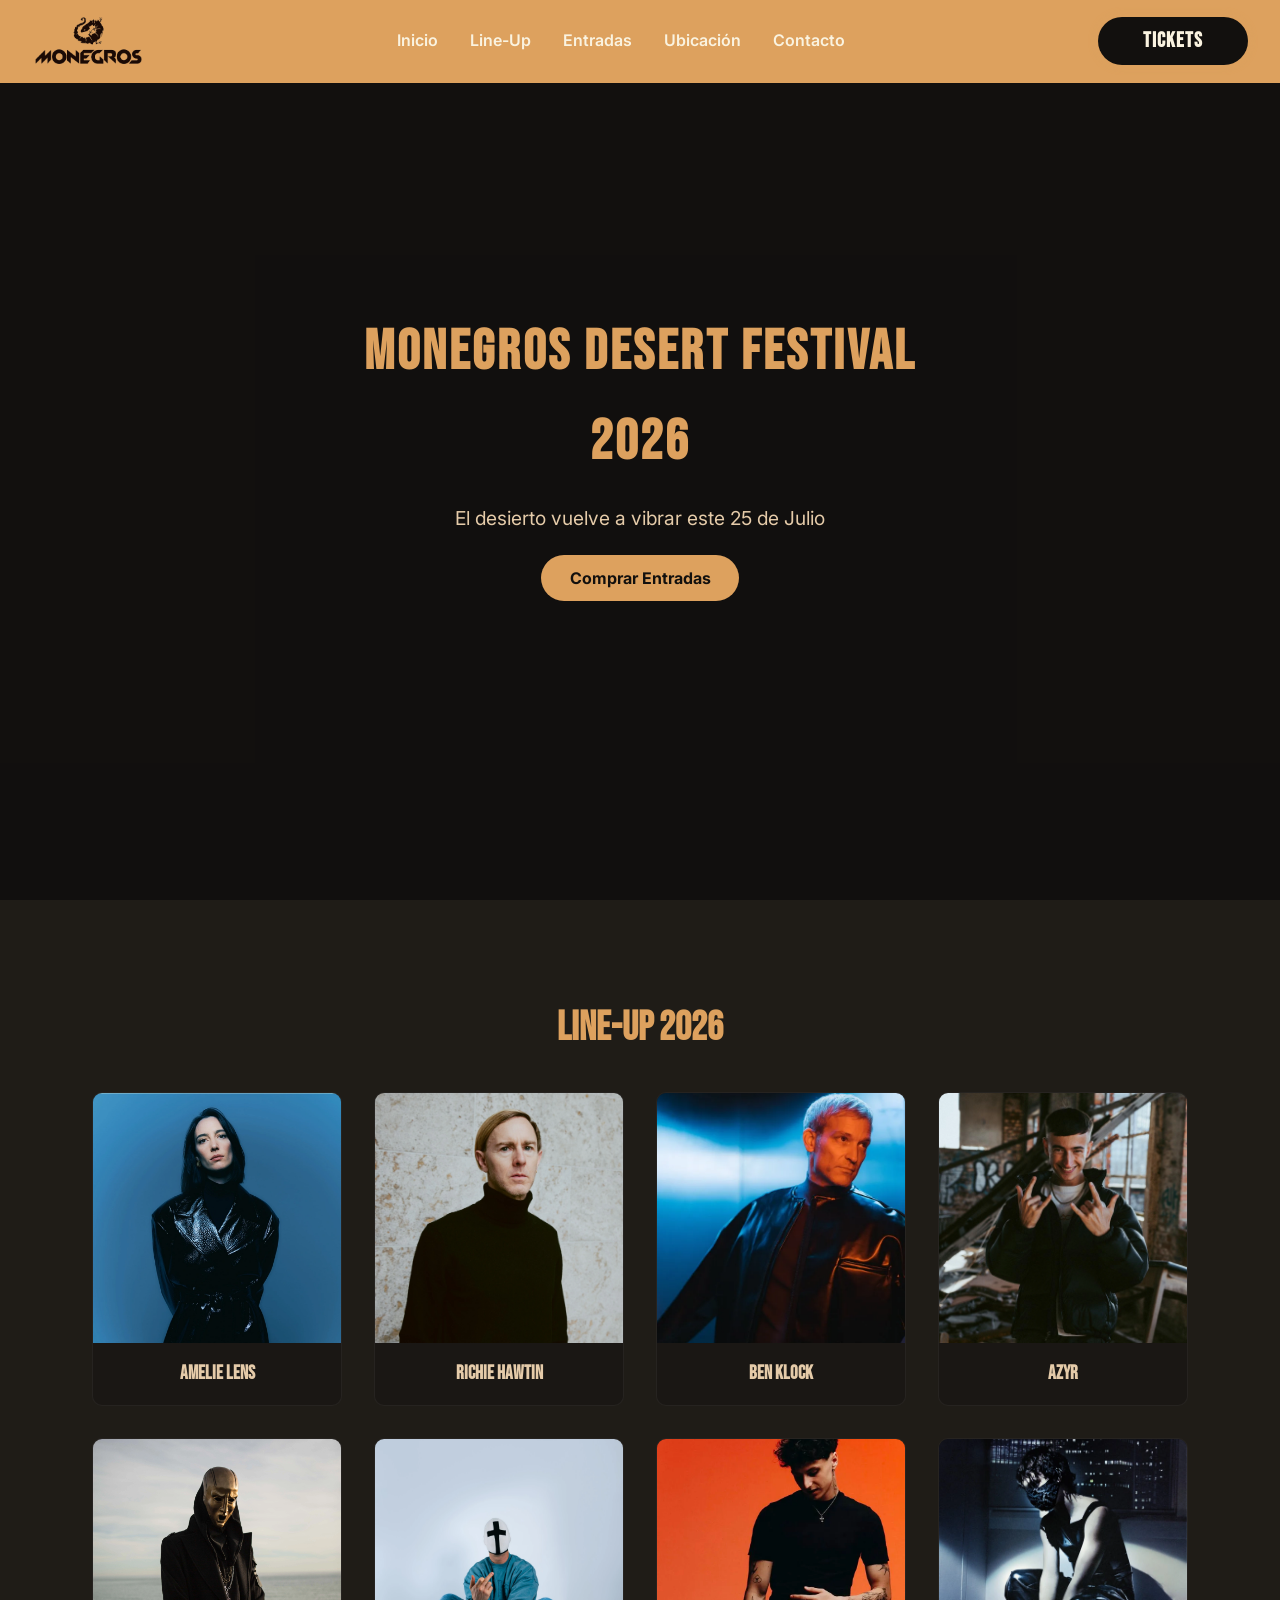
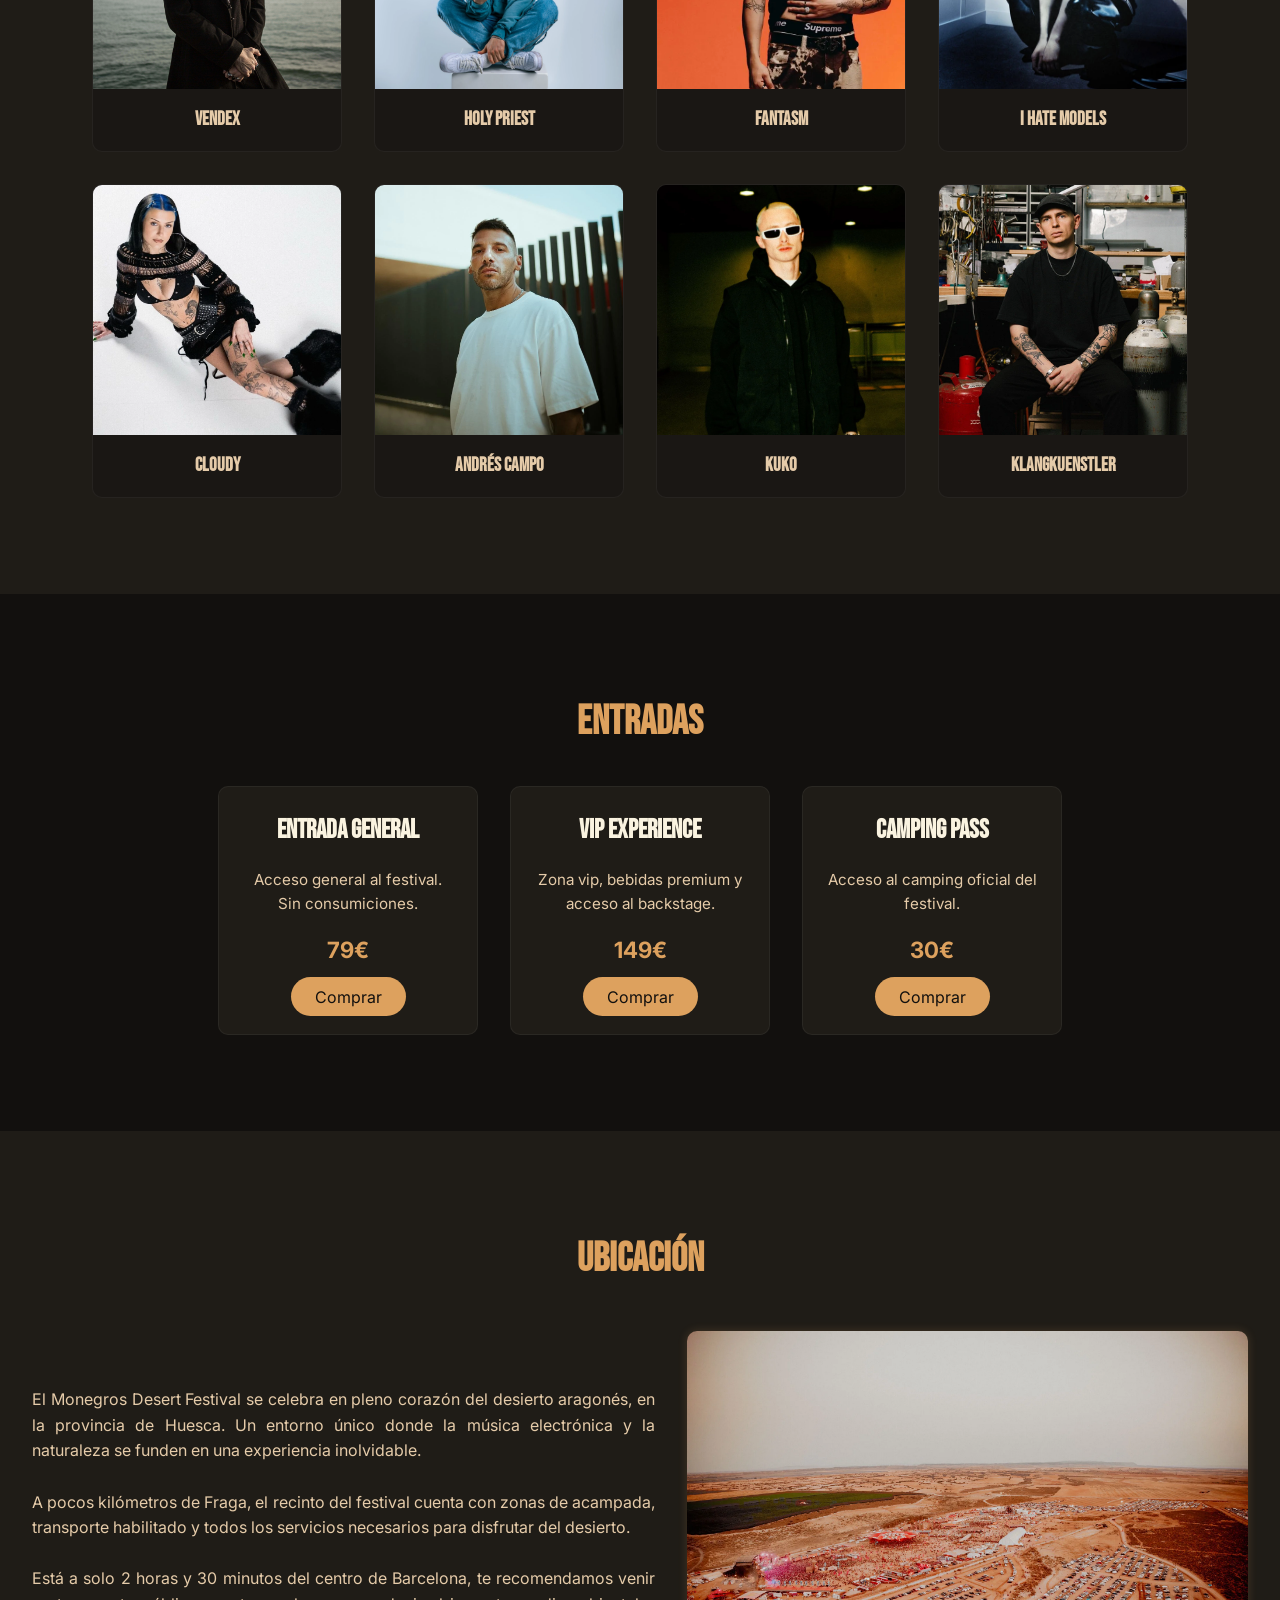
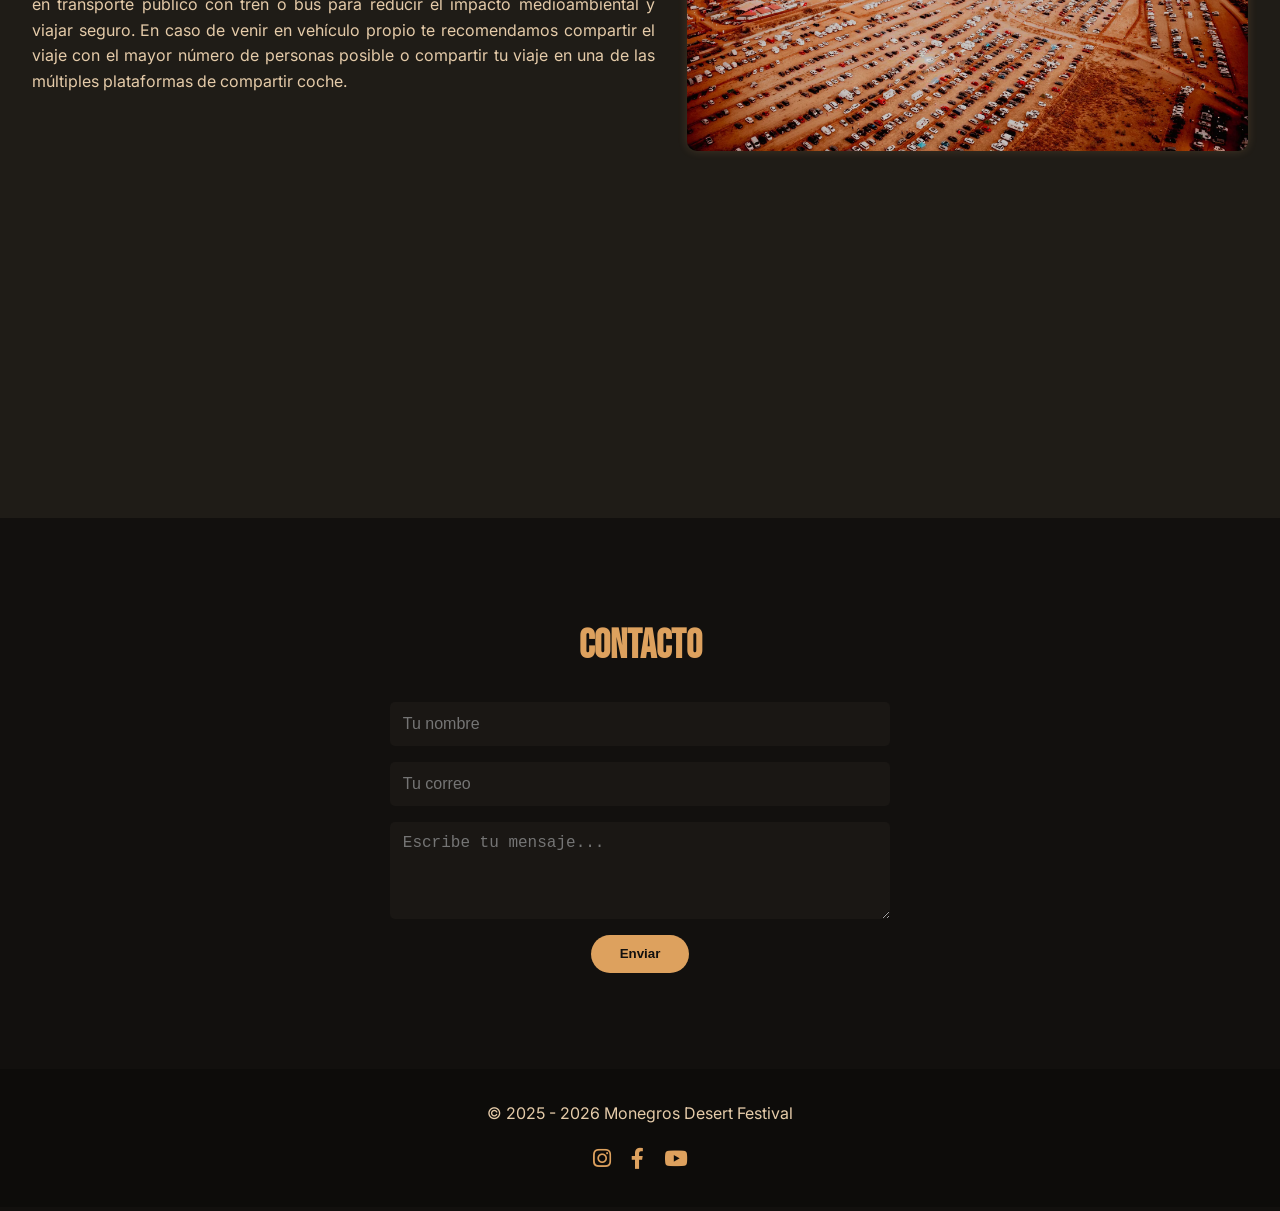
==== commit 3306b95f: "tickets" ====
--- a/index.html
+++ b/index.html
@@ -27,7 +27,7 @@
       <nav class="nav-bar">
         <div class="logo">
           <a href="#inicio">
-            <img src="img/logo.png" alt="Monegros Desert Festival Logo"
+            <img src="img/logo.webp" alt="Monegros Desert Festival Logo"
           /></a>
         </div>
 
@@ -40,7 +40,7 @@
         </ul>
 
         <div class="header-btn">
-          <a href="#entradas" class="btn-tickets">Tickets</a>
+          <a href="entradas.html" class="btn-tickets">Tickets</a>
         </div>
 
         <!-- Icono menú móvil -->
@@ -62,7 +62,7 @@
       <div class="hero-content">
         <h1>Monegros Desert Festival 2026</h1>
         <p>El desierto vuelve a vibrar este 25 de Julio</p>
-        <a href="#entradas" class="btn-hero">Comprar Entradas</a>
+        <a href="entradas.html" class="btn-hero">Comprar Entradas</a>
       </div>
     </section>
 
@@ -71,55 +71,55 @@
       <h2>Line-Up 2026</h2>
       <div class="artists">
         <article class="artist-card">
-          <img src="img/amelie.jpg" alt="Artista 1" />
+          <img src="img/amelie.webp" alt="Artista 1" />
           <h3>Amelie Lens</h3>
         </article>
         <article class="artist-card">
-          <img src="img/richie.jpg" alt="Artista 2" />
+          <img src="img/richie.webp" alt="Artista 2" />
           <h3>Richie Hawtin</h3>
         </article>
         <article class="artist-card">
-          <img src="img/ben.jpg" alt="Artista 3" />
+          <img src="img/ben.webp" alt="Artista 3" />
           <h3>Ben Klock</h3>
         </article>
         <article class="artist-card">
-          <img src="img/azyr.jpg" alt="Artista 4" />
+          <img src="img/azyr.webp" alt="Artista 4" />
           <h3>Azyr</h3>
         </article>
       </div>
       <div class="artists">
         <article class="artist-card">
-          <img src="img/vendex.jpg" alt="Artista 1" />
+          <img src="img/vendex.webp" alt="Artista 5" />
           <h3>Vendex</h3>
         </article>
         <article class="artist-card">
-          <img src="img/holy.jpg" alt="Artista 2" />
+          <img src="img/holy.webp" alt="Artista 6" />
           <h3>Holy Priest</h3>
         </article>
         <article class="artist-card">
-          <img src="img/fantasm.jpg" alt="Artista 3" />
+          <img src="img/fantasm.webp" alt="Artista 7" />
           <h3>Fantasm</h3>
         </article>
         <article class="artist-card">
-          <img src="img/hate.jpg" alt="Artista 4" />
+          <img src="img/hate.webp" alt="Artista 8" />
           <h3>I Hate Models</h3>
         </article>
       </div>
       <div class="artists">
         <article class="artist-card">
-          <img src="img/cloudy.jpg" alt="Artista 1" />
+          <img src="img/cloudy.webp" alt="Artista 9" />
           <h3>Cloudy</h3>
         </article>
         <article class="artist-card">
-          <img src="img/andres.jpg" alt="Artista 2" />
+          <img src="img/andres.webp" alt="Artista 10" />
           <h3>Andrés campo</h3>
         </article>
         <article class="artist-card">
-          <img src="img/kuko.jpg" alt="Artista 3" />
+          <img src="img/kuko.webp" alt="Artista 11" />
           <h3>Kuko</h3>
         </article>
         <article class="artist-card">
-          <img src="img/klang.jpg" alt="Artista 4" />
+          <img src="img/klang.webp" alt="Artista 12" />
           <h3>Klangkuenstler</h3>
         </article>
       </div>
--- a/css/style.css
+++ b/css/style.css
@@ -400,26 +400,239 @@
   color: var(--color-accent-dark);
 }
 
+/* === PÁGINA DE COMPRA DE ENTRADAS === */
+.compra {
+  padding: 7rem 2rem 5rem;
+  text-align: center;
+}
+
+.compra h1 {
+  font-family: var(--font-title);
+  font-size: 2.8rem;
+  color: var(--color-accent);
+  margin-bottom: 0.5rem;
+}
+
+.compra p {
+  color: var(--color-text-soft);
+  margin-bottom: 2rem;
+}
+
+.compra-grid {
+  display: flex;
+  flex-wrap: wrap;
+  justify-content: center;
+  gap: 2rem;
+  margin-bottom: 3rem;
+}
+
+.compra-card {
+  text-align: center;
+}
+
+.contador {
+  display: flex;
+  justify-content: center;
+  align-items: center;
+  gap: 1rem;
+  margin: 1rem 0;
+}
+
+.btn-sumar,
+.btn-restar {
+  background: var(--color-accent);
+  border: none;
+  border-radius: 50%;
+  color: var(--color-bg);
+  width: 35px;
+  height: 35px;
+  font-size: 1.3rem;
+  cursor: pointer;
+  transition: var(--transition);
+}
+
+.btn-sumar:hover,
+.btn-restar:hover {
+  background: var(--color-accent-dark);
+}
+
+.cantidad {
+  font-size: 1.3rem;
+  font-weight: bold;
+  color: var(--color-text);
+}
+
+.total-compra {
+  background: var(--color-bg-alt);
+  padding: 2rem;
+  border-radius: 10px;
+  box-shadow: 0 0 10px rgba(221, 161, 94, 0.2);
+  display: inline-block;
+}
+
+/* === POPUP DE CONFIRMACIÓN DE COMPRA === */
+.popup-overlay {
+  position: fixed;
+  inset: 0;
+  background: rgba(0, 0, 0, 0.6);
+  z-index: 200;
+  animation: fadeIn 0.25s ease;
+}
+
+.popup-compra {
+  position: fixed;
+  top: 50%;
+  left: 50%;
+  transform: translate(-50%, -50%);
+  background: var(--color-bg-alt);
+  padding: 2rem;
+  border-radius: 10px;
+  box-shadow: 0 0 20px rgba(221, 161, 94, 0.4);
+  text-align: center;
+  z-index: 201;
+  max-width: 400px;
+  width: 90%;
+  animation: scaleIn 0.25s ease;
+}
+
+.popup-compra h2 {
+  font-family: var(--font-title);
+  color: var(--color-accent);
+  font-size: 1.8rem;
+  margin-bottom: 0.5rem;
+}
+
+.popup-compra p {
+  color: var(--color-text-soft);
+  margin-bottom: 1.5rem;
+}
+
+.btn-cerrar-popup {
+  background: var(--color-accent);
+  color: var(--color-bg);
+  padding: 0.7rem 1.8rem;
+  border: none;
+  border-radius: 2rem;
+  font-weight: 700;
+  cursor: pointer;
+  transition: var(--transition);
+}
+
+.btn-cerrar-popup:hover {
+  background: var(--color-accent-dark);
+  box-shadow: 0 0 15px rgba(221, 161, 94, 0.6);
+}
+
+@keyframes scaleIn {
+  from {
+    transform: translate(-50%, -50%) scale(0.85);
+    opacity: 0;
+  }
+  to {
+    transform: translate(-50%, -50%) scale(1);
+    opacity: 1;
+  }
+}
+
+/* === POPUP DE CONFIRMACIÓN DE COMPRA === */
+.popup-overlay {
+  position: fixed;
+  inset: 0;
+  background: rgba(0, 0, 0, 0.6);
+  z-index: 200;
+  animation: fadeIn 0.25s ease;
+}
+
+.popup-compra {
+  position: fixed;
+  top: 50%;
+  left: 50%;
+  transform: translate(-50%, -50%);
+  background: var(--color-bg-alt);
+  padding: 2rem;
+  border-radius: 10px;
+  box-shadow: 0 0 20px rgba(221, 161, 94, 0.4);
+  text-align: center;
+  z-index: 201;
+  max-width: 400px;
+  width: 90%;
+  animation: scaleIn 0.25s ease;
+}
+
+.popup-compra h2 {
+  font-family: var(--font-title);
+  color: var(--color-accent);
+  font-size: 1.8rem;
+  margin-bottom: 0.5rem;
+}
+
+.popup-compra p {
+  color: var(--color-text-soft);
+  margin-bottom: 1.5rem;
+}
+
+.btn-cerrar-popup {
+  background: var(--color-accent);
+  color: var(--color-bg);
+  padding: 0.7rem 1.8rem;
+  border: none;
+  border-radius: 2rem;
+  font-weight: 700;
+  cursor: pointer;
+  transition: var(--transition);
+}
+
+.btn-cerrar-popup:hover {
+  background: var(--color-accent-dark);
+  box-shadow: 0 0 15px rgba(221, 161, 94, 0.6);
+}
+
+@keyframes scaleIn {
+  from {
+    transform: translate(-50%, -50%) scale(0.85);
+    opacity: 0;
+  }
+  to {
+    transform: translate(-50%, -50%) scale(1);
+    opacity: 1;
+  }
+}
+
 /* === MEDIA QUERIES === */
 @media (max-width: 768px) {
   .menu {
-    display: none;
+    position: fixed;
+    top: 70px;
+    left: 0;
+    right: 0;
+    height: calc(100vh - 70px);
+    background: var(--color-bg);
+    display: flex;
     flex-direction: column;
-    background: var(--color-bg);
-    position: absolute;
-    top: 70px;
-    right: 0;
-    width: 60%;
-    padding: 2rem;
-    text-align: right;
+    justify-content: flex-start;
+    gap: 1.2rem;
+    padding: 1.5rem 2rem;
+    transform: translateY(-110%);
+    transition: transform 0.3s ease;
+    z-index: 99;
+    text-align: left;
   }
 
   .menu.menu-show {
-    display: flex;
+    transform: translateY(0);
   }
 
   .burger {
     display: block;
+  }
+
+  .burger i {
+    transition: transform 0.3s ease, color 0.3s ease;
+  }
+
+  .burger:hover i {
+    transform: scale(1.2);
+    color: var(--color-accent-dark);
   }
 
   .artists,
